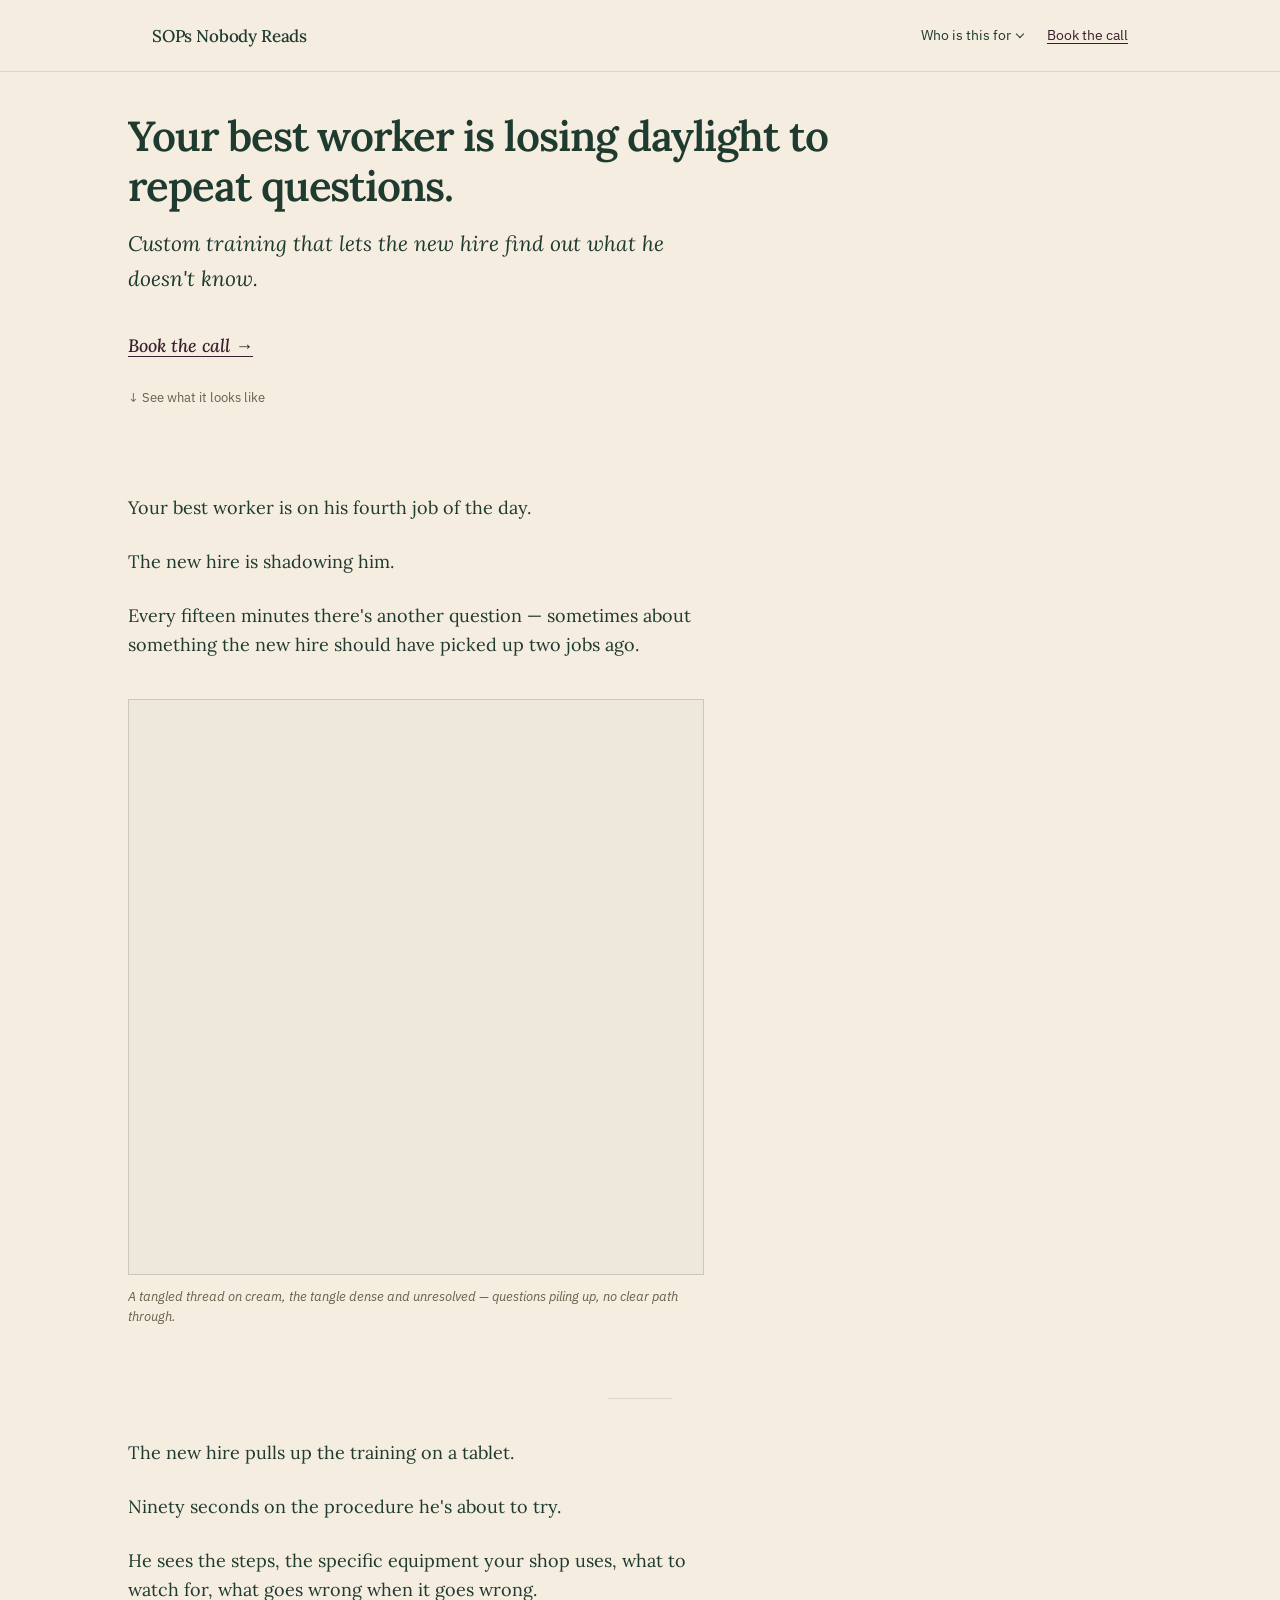
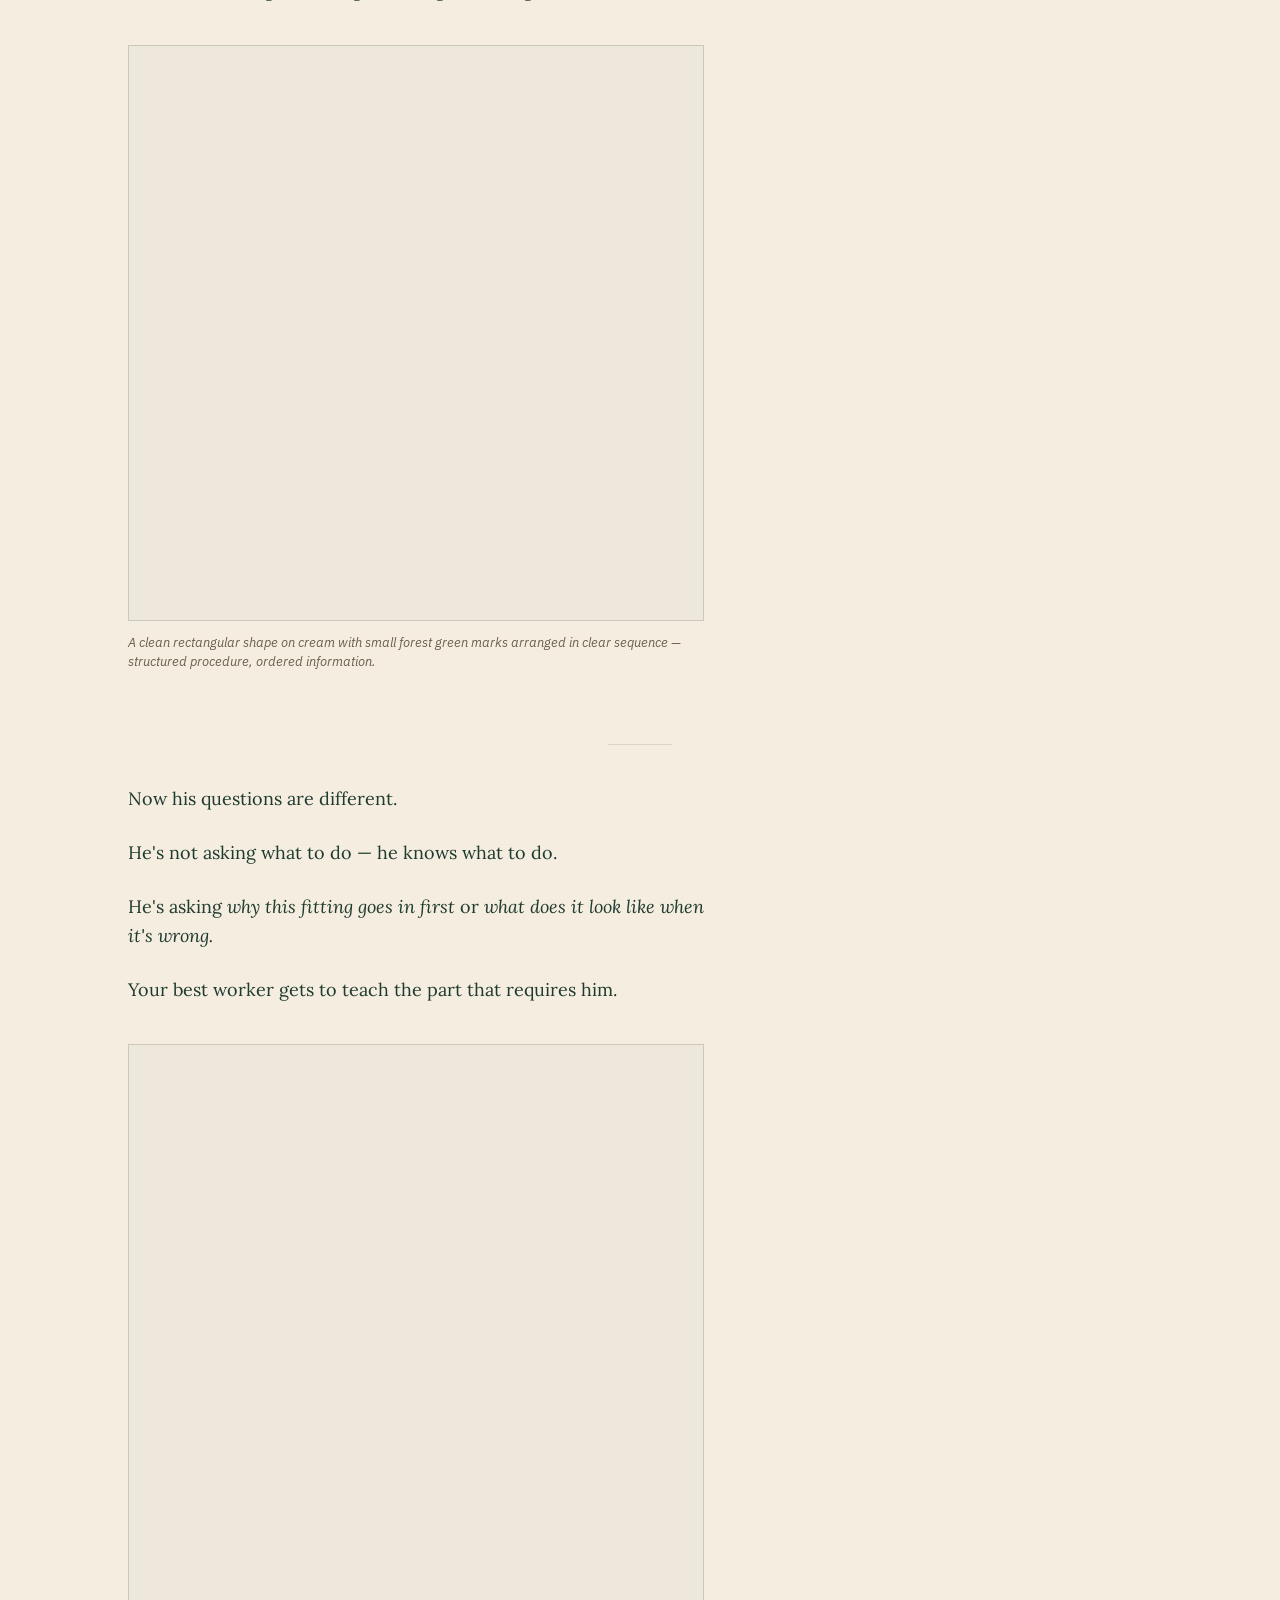
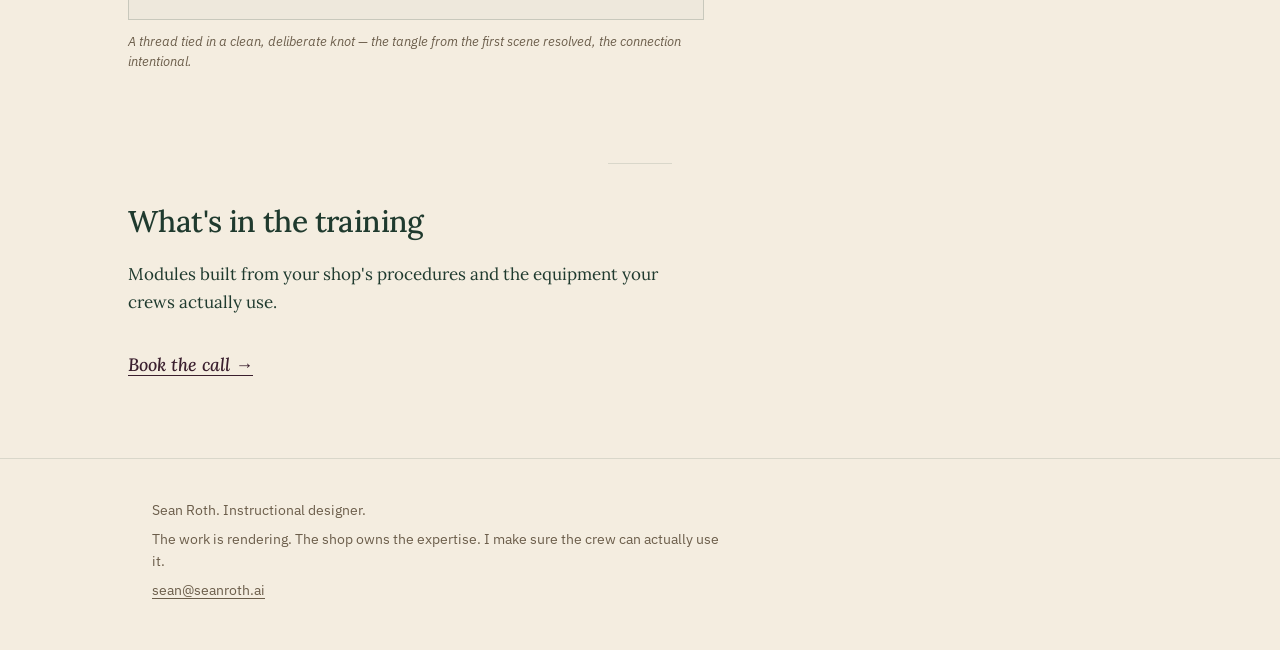
==== for/contractors/index.html @ 79508162 "Narration scene structure: prose first, beats split, scene divider hairline, nav hairline - Add hair" ====
<!DOCTYPE html>
<html lang="en">
<head>
<meta charset="UTF-8">
<meta name="viewport" content="width=device-width, initial-scale=1">
<title>For contractors — SOPs Nobody Reads</title>
<meta name="description" content="Custom training that lets the new hire find out what he doesn't know.">
<link rel="preconnect" href="https://fonts.googleapis.com">
<link rel="preconnect" href="https://fonts.gstatic.com" crossorigin>
<link rel="stylesheet" href="/styles.css">
</head>
<body>

<header class="nav">
  <div class="page nav-inner">
    <a href="/" class="nav-logo">SOPs Nobody Reads</a>
    <nav class="nav-right">
      <details class="nav-dropdown">
        <summary>Who is this for</summary>
        <ul>
          <li><a href="/for/contractors/">Contractors</a></li>
          <li><a href="/for/property-managers/">Property managers</a></li>
          <li><a href="/for/warehouses/">Warehouses</a></li>
          <li><a href="/for/manufacturers/">Manufacturers</a></li>
        </ul>
      </details>
      <a href="https://calendly.com/contact-sopsnobodyreads/15min" target="_blank" rel="noopener" class="nav-book">Book the call</a>
    </nav>
  </div>
</header>

<main>

<section class="segment-hero page">
  <h1>Your best worker is losing daylight to repeat questions.</h1>
  <p class="hero-sub">Custom training that lets the new hire find out what he doesn't know.</p>
  <a href="https://calendly.com/contact-sopsnobodyreads/15min" target="_blank" rel="noopener" class="cta-link">Book the call →</a>
  <div><a href="#story" class="scroll-cue">↓ See what it looks like</a></div>
</section>

<section class="scene page" id="story">
  <div class="prose">
    <p>Your best worker is on his fourth job of the day.</p>
    <p>The new hire is shadowing him.</p>
    <p>Every fifteen minutes there's another question — sometimes about something the new hire should have picked up two jobs ago.</p>
  </div>
  <figure class="figure">
    <div class="placeholder placeholder--square"></div>
    <figcaption>A tangled thread on cream, the tangle dense and unresolved — questions piling up, no clear path through.</figcaption>
  </figure>
</section>

<section class="scene page">
  <div class="prose">
    <p>The new hire pulls up the training on a tablet.</p>
    <p>Ninety seconds on the procedure he's about to try.</p>
    <p>He sees the steps, the specific equipment your shop uses, what to watch for, what goes wrong when it goes wrong.</p>
  </div>
  <figure class="figure">
    <div class="placeholder placeholder--square"></div>
    <figcaption>A clean rectangular shape on cream with small forest green marks arranged in clear sequence — structured procedure, ordered information.</figcaption>
  </figure>
</section>

<section class="scene page">
  <div class="prose">
    <p>Now his questions are different.</p>
    <p>He's not asking what to do — he knows what to do.</p>
    <p>He's asking <em>why this fitting goes in first</em> or <em>what does it look like when it's wrong.</em></p>
    <p>Your best worker gets to teach the part that requires him.</p>
  </div>
  <figure class="figure">
    <div class="placeholder placeholder--square"></div>
    <figcaption>A thread tied in a clean, deliberate knot — the tangle from the first scene resolved, the connection intentional.</figcaption>
  </figure>
</section>

<section class="closing page">
  <h2>What's in the training</h2>
  <div class="prose">
    <p>Modules built from your shop's procedures and the equipment your crews actually use.</p>
  </div>
  <a href="https://calendly.com/contact-sopsnobodyreads/15min" target="_blank" rel="noopener" class="cta-link">Book the call →</a>
</section>

</main>

<footer class="site-footer">
  <div class="page">
    <p>Sean Roth. Instructional designer.</p>
    <p>The work is rendering. The shop owns the expertise. I make sure the crew can actually use it.</p>
    <p><a href="mailto:sean@seanroth.ai">sean@seanroth.ai</a></p>
  </div>
</footer>

</body>
</html>
---- styles.css ----
/* SOPs Nobody Reads
 * Lora for display and body; IBM Plex Sans for utility.
 * Forest green ink on warm cream; aubergine accent; warm gray utility.
 */

@import url('https://fonts.googleapis.com/css2?family=Lora:ital,wght@0,400;0,500;0,600;1,400&family=IBM+Plex+Sans:wght@400&display=swap');

*, *::before, *::after {
  box-sizing: border-box;
  margin: 0;
  padding: 0;
}

html {
  -webkit-font-smoothing: antialiased;
  -moz-osx-font-smoothing: grayscale;
  scroll-behavior: smooth;
  font-size: 16px;
}

:root {
  --ink: #1f3a2e;          /* Forest green */
  --bg: #f4ede0;           /* Warm cream */
  --accent: #3a1f2e;       /* Dark aubergine */
  --utility: #6b5d4a;      /* Warm gray */
  --rule: rgba(31, 58, 46, 0.12);

  --serif: 'Lora', Georgia, 'Times New Roman', serif;
  --sans: 'IBM Plex Sans', system-ui, -apple-system, sans-serif;

  --measure: 36rem;        /* ~576px reading column */
  --page-max: 64rem;       /* 1024px page max */
  --gutter: 1.5rem;
}

body {
  font-family: var(--serif);
  font-size: 1.0625rem;    /* 17px */
  line-height: 1.65;
  color: var(--ink);
  background: var(--bg);
  font-feature-settings: "kern", "liga";
  min-height: 100vh;
  display: flex;
  flex-direction: column;
}

main { flex: 1; }

/* ---- Typography ---- */
h1, h2, h3 {
  font-weight: 500;
  line-height: 1.18;
  color: var(--ink);
}

h1 {
  font-size: clamp(1.875rem, 2vw + 1.25rem, 2.625rem); /* 30 → 42px */
  font-weight: 600;
  letter-spacing: -0.025em;
}

h2 {
  font-size: clamp(1.375rem, 1.5vw + 1rem, 1.875rem);  /* 22 → 30px */
  letter-spacing: -0.02em;
}

h3 {
  font-size: clamp(1.125rem, 0.5vw + 1rem, 1.25rem);
  letter-spacing: -0.01em;
}

p { margin-bottom: 1em; }
p:last-child { margin-bottom: 0; }

strong { font-weight: 600; }
em { font-style: italic; }

a {
  color: var(--accent);
  text-decoration: underline;
  text-decoration-thickness: 1px;
  text-underline-offset: 3px;
  transition: text-decoration-thickness 0.1s ease;
}

a:hover { text-decoration-thickness: 2px; }

/* ---- Page layout ---- */
.page {
  max-width: var(--page-max);
  margin: 0 auto;
  padding: 0 var(--gutter);
  width: 100%;
}

/* ---- Nav ---- */
.nav {
  padding: 1.25rem 0;
  border-bottom: 1px solid var(--rule);
}

.nav-inner {
  display: flex;
  justify-content: space-between;
  align-items: center;
  gap: 1.25rem;
}

.nav-logo {
  font-family: var(--serif);
  font-size: 1.0625rem;
  font-weight: 500;
  color: var(--ink);
  text-decoration: none;
  letter-spacing: -0.01em;
  white-space: nowrap;
}

.nav-logo:hover {
  text-decoration: none;
  color: var(--ink);
}

.nav-right {
  display: flex;
  align-items: center;
  gap: 1.5rem;
}

/* Dropdown via <details> */
.nav-dropdown {
  position: relative;
}

.nav-dropdown summary {
  cursor: pointer;
  list-style: none;
  font-family: var(--sans);
  font-size: 0.875rem;
  color: var(--ink);
  user-select: none;
  display: inline-flex;
  align-items: center;
  gap: 0.45em;
  padding: 0.25rem 0;
  white-space: nowrap;
}

.nav-dropdown summary::-webkit-details-marker { display: none; }
.nav-dropdown summary::marker { content: ''; }

.nav-dropdown summary::after {
  content: '';
  display: inline-block;
  width: 0.42em;
  height: 0.42em;
  border-right: 1px solid currentColor;
  border-bottom: 1px solid currentColor;
  transform: rotate(45deg) translate(-0.1em, -0.1em);
  transition: transform 0.15s ease;
}

.nav-dropdown[open] summary::after {
  transform: rotate(-135deg) translate(0.05em, 0.05em);
}

.nav-dropdown ul {
  list-style: none;
  position: absolute;
  top: calc(100% + 0.6rem);
  right: 0;
  background: var(--bg);
  border: 1px solid var(--rule);
  min-width: 13rem;
  padding: 0.4rem 0;
  z-index: 20;
}

.nav-dropdown ul li a {
  display: block;
  padding: 0.55rem 1rem;
  font-family: var(--sans);
  font-size: 0.875rem;
  color: var(--ink);
  text-decoration: none;
}

.nav-dropdown ul li a:hover {
  background: rgba(31, 58, 46, 0.05);
  color: var(--accent);
}

.nav-book {
  font-family: var(--sans);
  font-size: 0.875rem;
  color: var(--accent);
  white-space: nowrap;
}

/* ---- Hero (homepage) ---- */
.hero {
  padding: 2.5rem 0 2rem;
}

.hero h1 {
  max-width: 17em;
  margin-bottom: 1rem;
}

.hero-sub {
  font-family: var(--serif);
  font-size: clamp(1.125rem, 1vw + 0.875rem, 1.3125rem);
  font-style: italic;
  color: var(--ink);
  max-width: 26em;
  font-weight: 400;
}

/* ---- Sections ---- */
.section {
  padding: 3.5rem 0;
}

.section h2 {
  margin-bottom: 1.25rem;
  max-width: 22em;
}

.prose {
  max-width: var(--measure);
}

.prose p + p { margin-top: 1em; }

/* ---- Figure / image placeholders ---- */
.figure {
  margin: 2rem 0 0;
  max-width: var(--measure);
}

.section .figure {
  margin-top: 2.5rem;
}

.placeholder {
  width: 100%;
  background: rgba(31, 58, 46, 0.025);
  border: 1px solid rgba(31, 58, 46, 0.18);
  position: relative;
}

.placeholder--landscape { aspect-ratio: 3 / 2; }
.placeholder--square { aspect-ratio: 1 / 1; }

figcaption {
  font-family: var(--sans);
  font-size: 0.8125rem;
  font-style: italic;
  color: var(--utility);
  margin-top: 0.75rem;
  line-height: 1.5;
  max-width: var(--measure);
}

/* ---- CTA inline link ---- */
.cta-link {
  display: inline-block;
  font-family: var(--serif);
  font-size: 1.125rem;
  font-style: italic;
  font-weight: 500;
  color: var(--accent);
  text-decoration: underline;
  text-decoration-thickness: 1px;
  text-underline-offset: 4px;
  padding: 0.35em 0;
  margin-top: 0.25rem;
}

.cta-link:hover { text-decoration-thickness: 2px; }

/* ---- Footer ---- */
.site-footer {
  border-top: 1px solid var(--rule);
  padding: 2.5rem 0 3rem;
  margin-top: 3rem;
}

.site-footer p {
  font-family: var(--sans);
  font-size: 0.875rem;
  color: var(--utility);
  line-height: 1.6;
  max-width: var(--measure);
  margin-bottom: 0.4rem;
}

.site-footer p:last-child { margin-bottom: 0; }

.site-footer a {
  color: var(--utility);
  text-decoration-thickness: 1px;
}

.site-footer a:hover { color: var(--accent); }

/* ---- Segment-page specifics ---- */
.segment-hero {
  padding: 2.5rem 0 3rem;
}

.segment-hero h1 {
  max-width: 17em;
  margin-bottom: 1rem;
}

.segment-hero .hero-sub {
  margin-bottom: 1.5rem;
}

.segment-hero .scroll-cue {
  font-family: var(--sans);
  font-size: 0.8125rem;
  color: var(--utility);
  text-decoration: none;
  display: inline-block;
  margin-top: 1.25rem;
}

.segment-hero .scroll-cue:hover { color: var(--accent); }

.scene {
  padding: 2.25rem 0;
}

.scene .figure {
  margin: 2.5rem 0 0;
}

.scene .prose {
  max-width: var(--measure);
  font-size: 1.125rem;
  line-height: 1.6;
}

/* Narration: each beat sits on its own line, with breathing room */
.scene .prose p + p { margin-top: 1.4em; }

/* Short centered hairline between scenes — like the footer rule, but narrow */
.scene + .scene::before,
.scene + .closing::before {
  content: '';
  display: block;
  width: 4rem;
  height: 1px;
  background: var(--rule);
  margin: 0 auto 2.5rem;
}

.closing {
  padding: 3.5rem 0 1.5rem;
}

.closing h2 {
  margin-bottom: 1.25rem;
  max-width: 22em;
}

.closing .prose {
  margin-bottom: 1.5rem;
}

/* ---- Mobile ---- */
@media (max-width: 640px) {
  :root {
    --gutter: 1.25rem;
  }

  body { font-size: 1rem; }

  .nav { padding: 1rem 0; }
  .nav-right { gap: 1.25rem; }
  .nav-logo { font-size: 0.9375rem; }

  .hero { padding: 2.5rem 0 1.5rem; }
  .section { padding: 2.5rem 0; }
  .segment-hero { padding: 2.5rem 0 2rem; }
  .scene { padding: 1.75rem 0; }
  .closing { padding: 2.5rem 0 1rem; }

  .scene .prose { font-size: 1.0625rem; }

  .site-footer { padding: 2rem 0 2.5rem; margin-top: 2rem; }
}

@media (max-width: 460px) {
  .nav-book { display: none; }
}
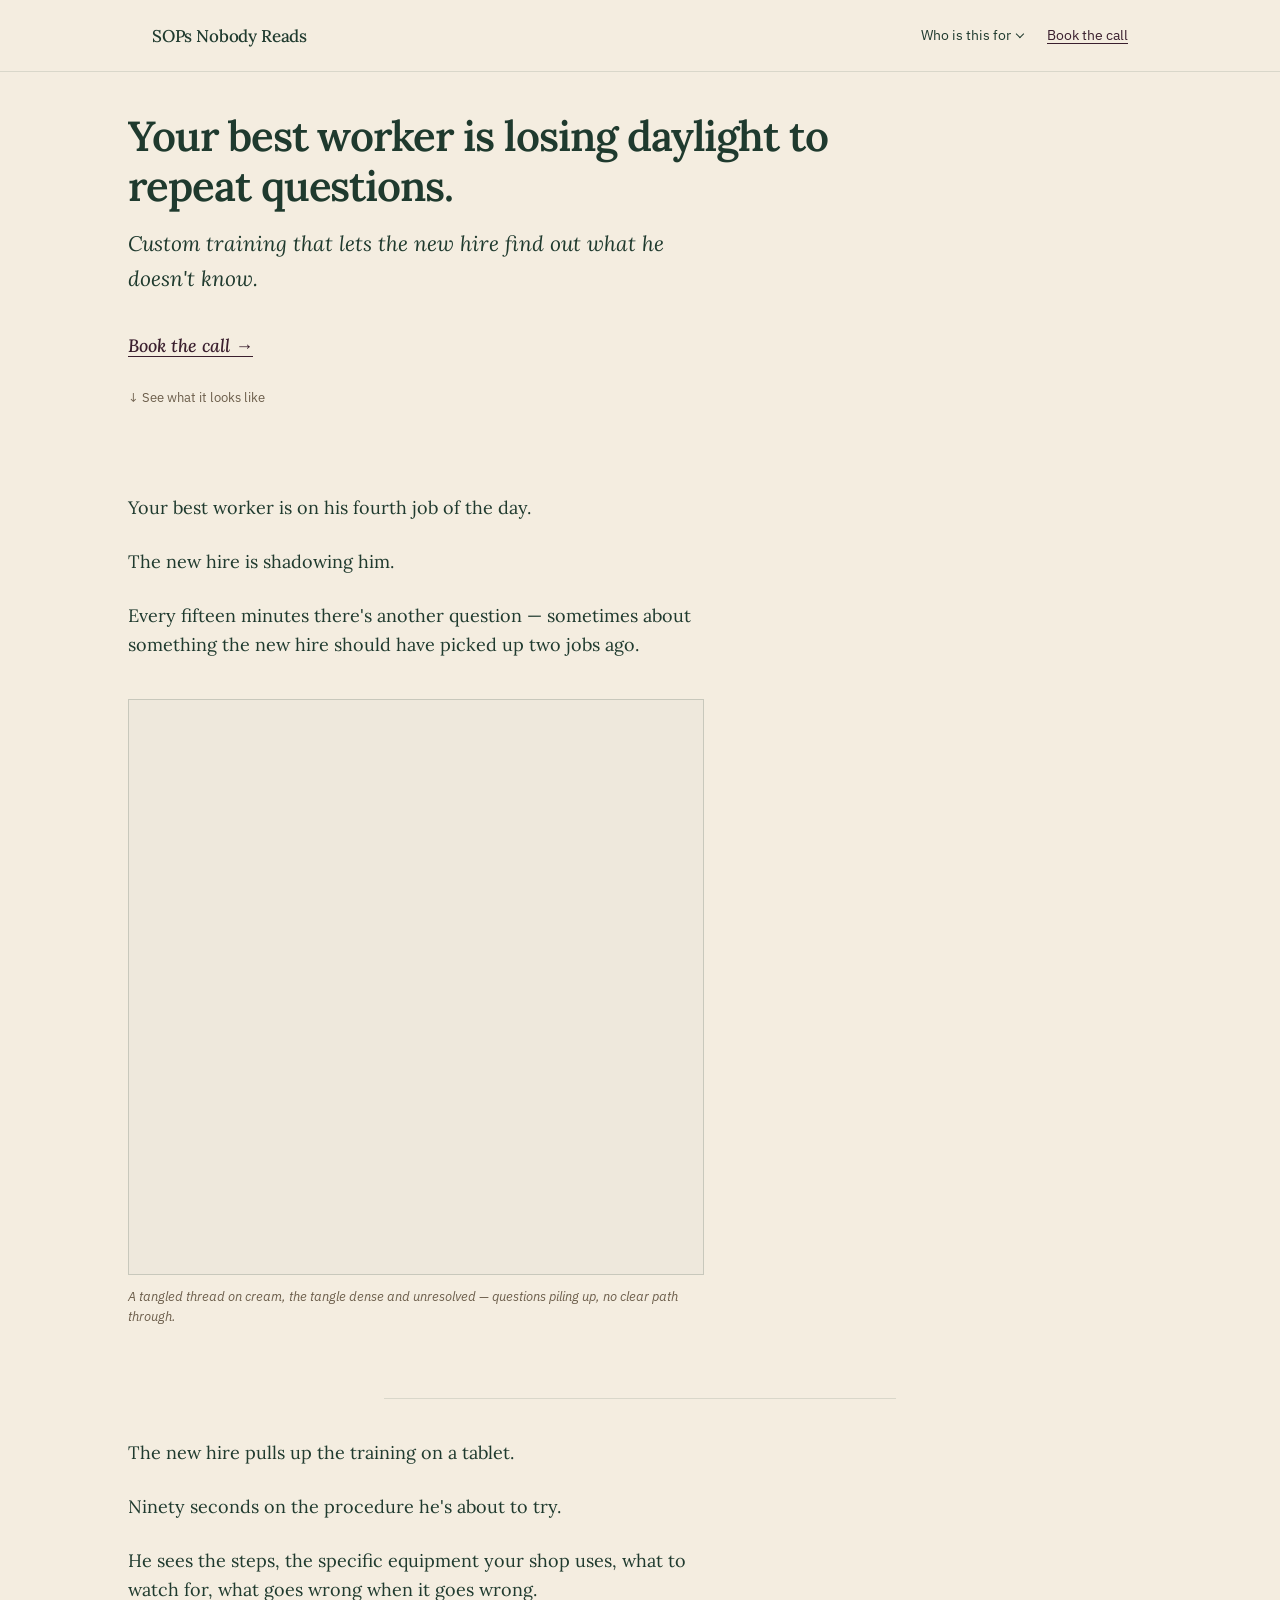
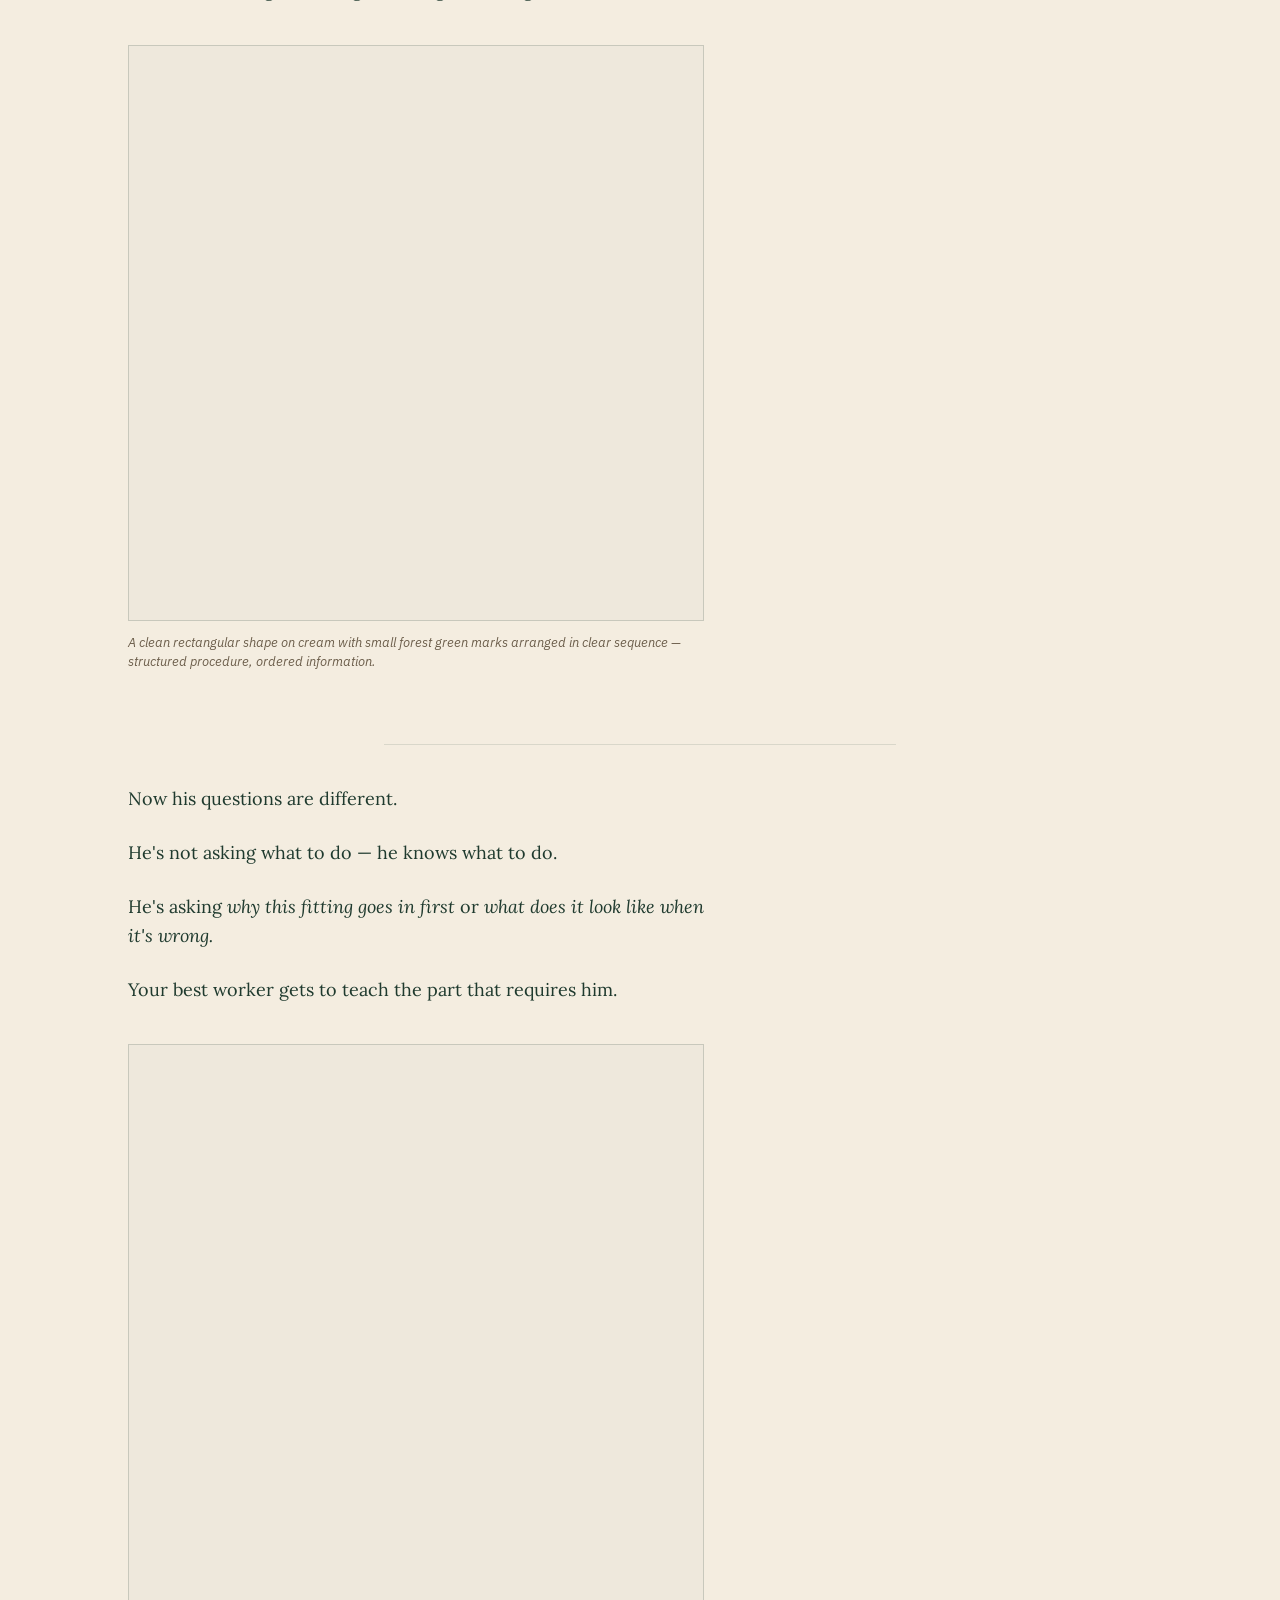
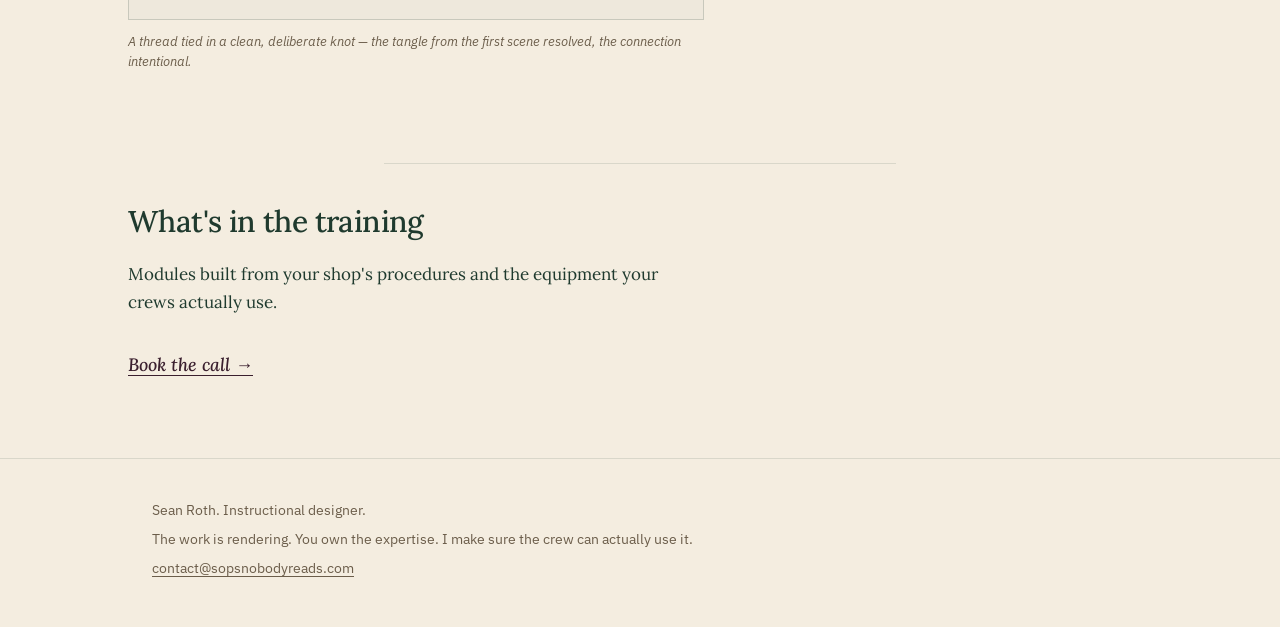
==== commit a6ae2979: "De-shop the home page; new footer email; orphan-word fix via text-wrap: pretty - Home page: removed " ====
--- a/for/contractors/index.html
+++ b/for/contractors/index.html
@@ -88,8 +88,8 @@
 <footer class="site-footer">
   <div class="page">
     <p>Sean Roth. Instructional designer.</p>
-    <p>The work is rendering. The shop owns the expertise. I make sure the crew can actually use it.</p>
-    <p><a href="mailto:sean@seanroth.ai">sean@seanroth.ai</a></p>
+    <p>The work is rendering. You own the expertise. I make sure the crew can actually use it.</p>
+    <p><a href="mailto:contact@sopsnobodyreads.com">contact@sopsnobodyreads.com</a></p>
   </div>
 </footer>
 
--- a/styles.css
+++ b/styles.css
@@ -229,6 +229,10 @@
 
 .prose {
   max-width: var(--measure);
+}
+
+.prose p {
+  text-wrap: pretty;
 }
 
 .prose p + p { margin-top: 1em; }
@@ -338,21 +342,24 @@
   margin: 2.5rem 0 0;
 }
 
-.scene .prose {
-  max-width: var(--measure);
+.scene .prose,
+.section .prose {
   font-size: 1.125rem;
   line-height: 1.6;
 }
 
 /* Narration: each beat sits on its own line, with breathing room */
-.scene .prose p + p { margin-top: 1.4em; }
-
-/* Short centered hairline between scenes — like the footer rule, but narrow */
+.scene .prose p + p,
+.section .prose p + p { margin-top: 1.4em; }
+
+/* Half-page hairline divider between consecutive sections and scenes */
 .scene + .scene::before,
-.scene + .closing::before {
+.scene + .closing::before,
+.hero + .section::before,
+.section + .section::before {
   content: '';
   display: block;
-  width: 4rem;
+  width: 50%;
   height: 1px;
   background: var(--rule);
   margin: 0 auto 2.5rem;
@@ -389,7 +396,8 @@
   .scene { padding: 1.75rem 0; }
   .closing { padding: 2.5rem 0 1rem; }
 
-  .scene .prose { font-size: 1.0625rem; }
+  .scene .prose,
+  .section .prose { font-size: 1.0625rem; }
 
   .site-footer { padding: 2rem 0 2.5rem; margin-top: 2rem; }
 }
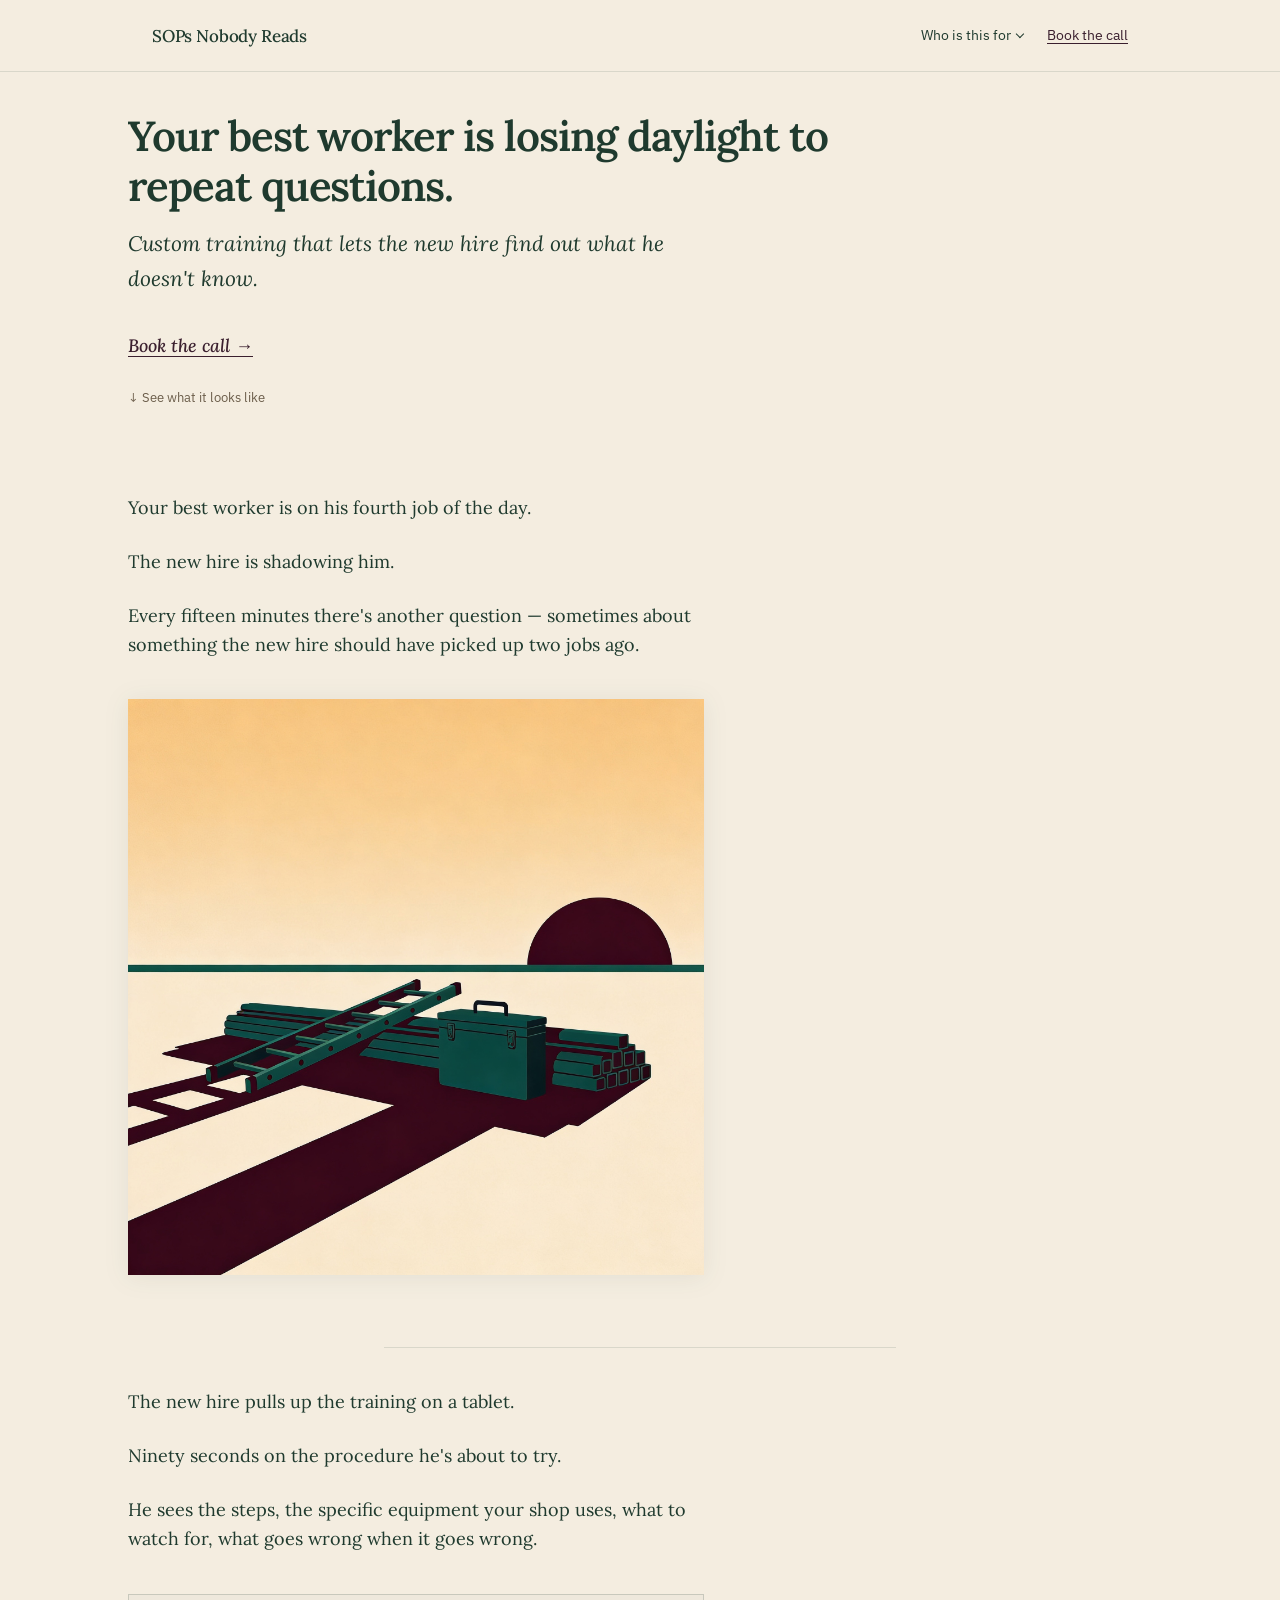
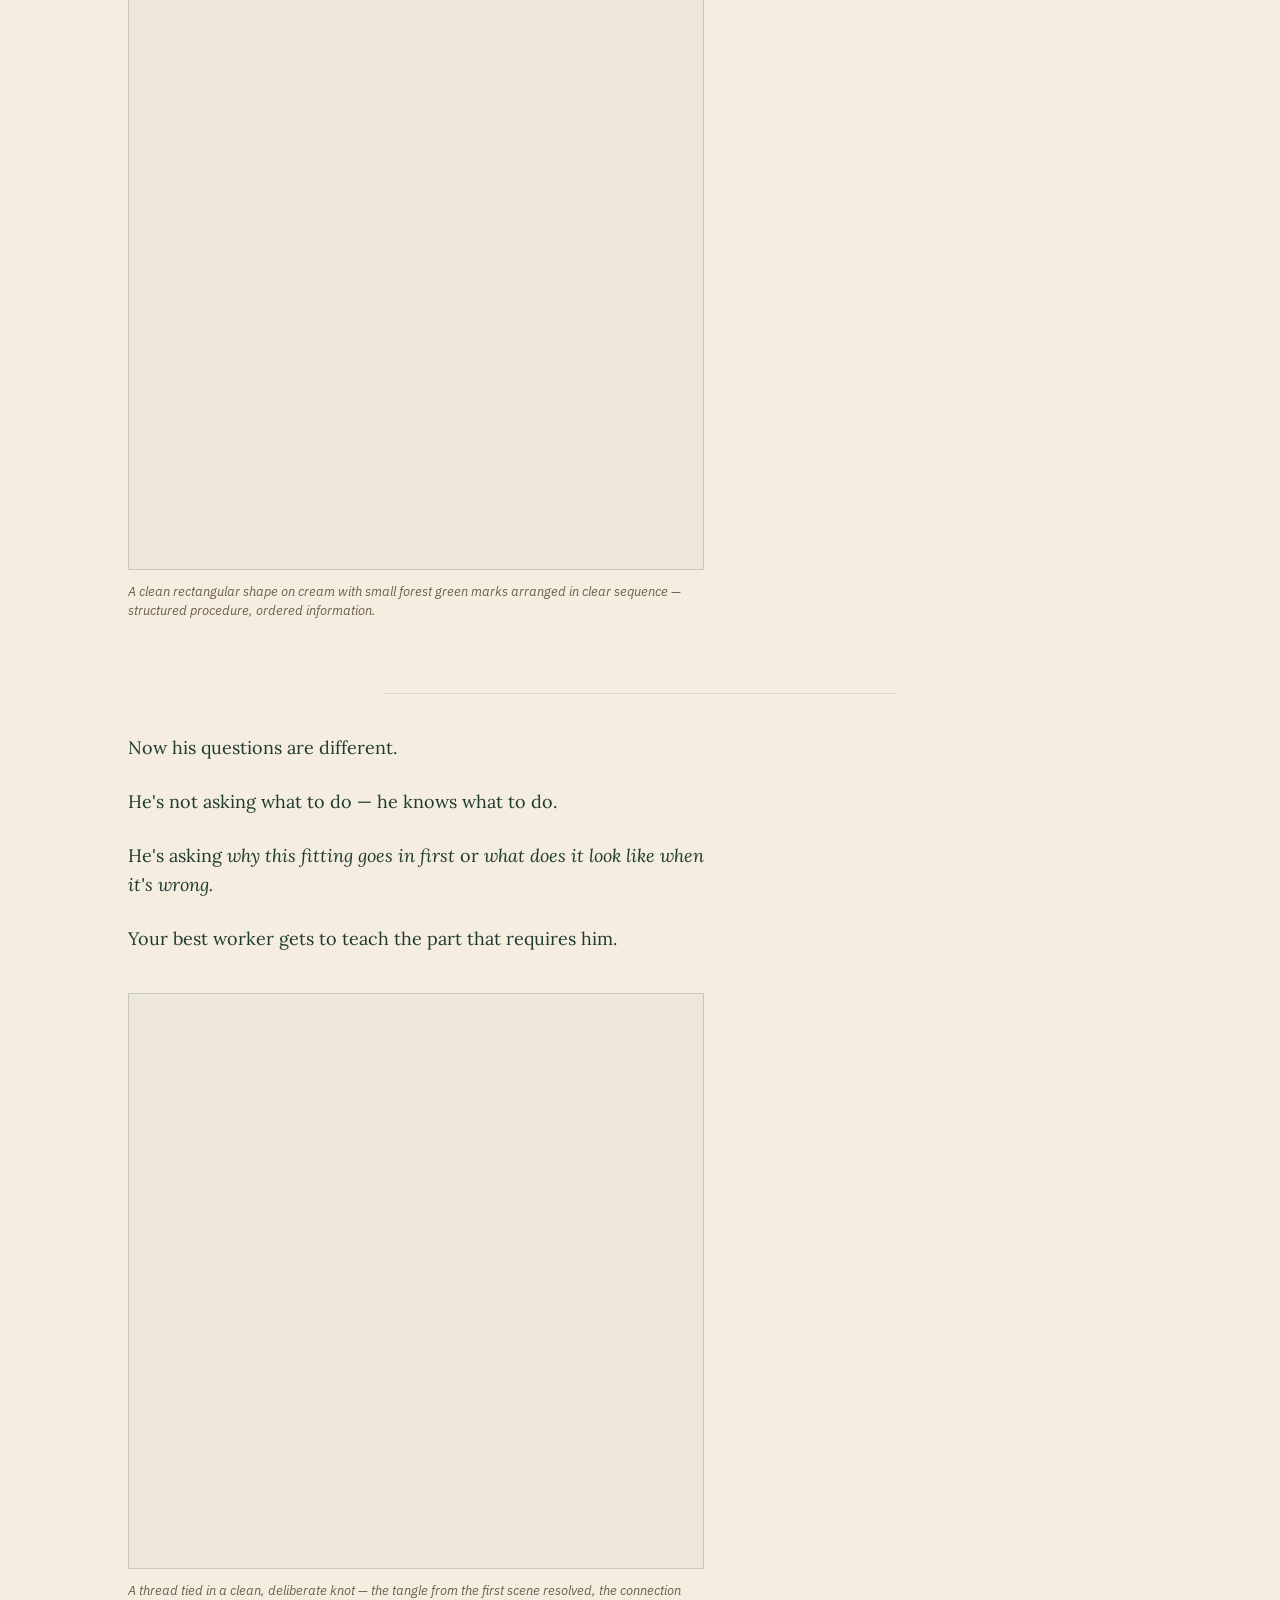
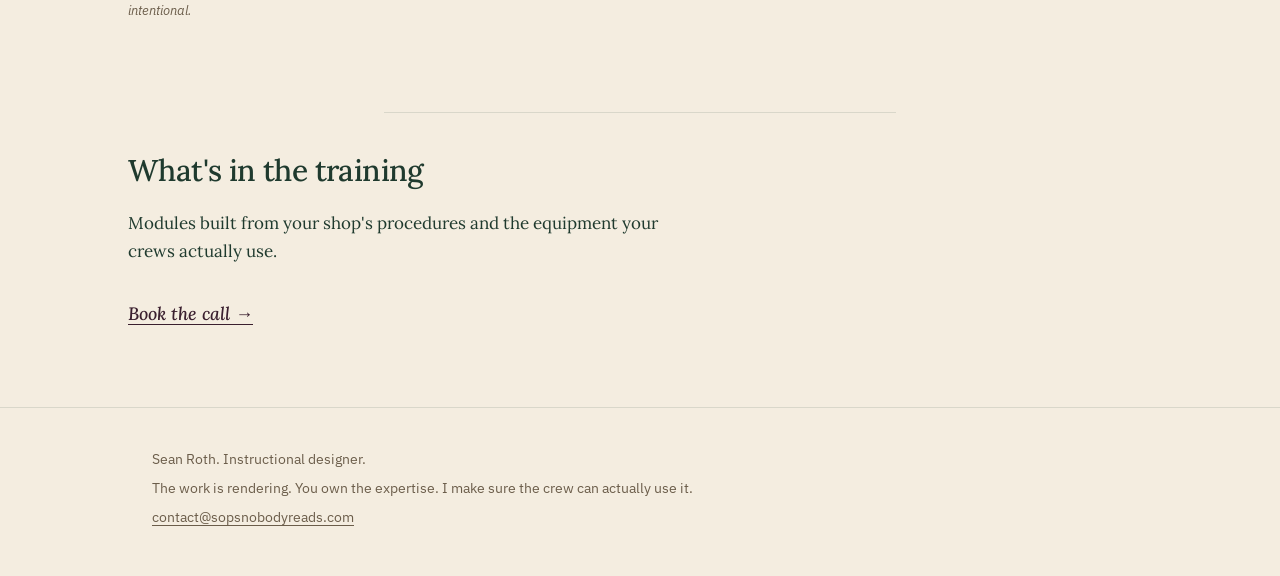
==== commit a6ac8924: "Wire problem-scene images into all four segment pages Replaces the first .placeholder div on each se" ====
--- a/for/contractors/index.html
+++ b/for/contractors/index.html
@@ -45,8 +45,7 @@
     <p>Every fifteen minutes there's another question — sometimes about something the new hire should have picked up two jobs ago.</p>
   </div>
   <figure class="figure">
-    <div class="placeholder placeholder--square"></div>
-    <figcaption>A tangled thread on cream, the tangle dense and unresolved — questions piling up, no clear path through.</figcaption>
+    <img src="/images/contractor-1.jpg" alt="A ladder, toolbox, and stacked materials staged on the ground with long shadows as the sun sets." loading="lazy">
   </figure>
 </section>
 
--- a/styles.css
+++ b/styles.css
@@ -241,6 +241,13 @@
 .figure {
   margin: 2rem 0 0;
   max-width: var(--measure);
+}
+
+.figure img {
+  display: block;
+  width: 100%;
+  height: auto;
+  filter: drop-shadow(0 2px 12px rgba(31, 58, 46, 0.08));
 }
 
 .section .figure {
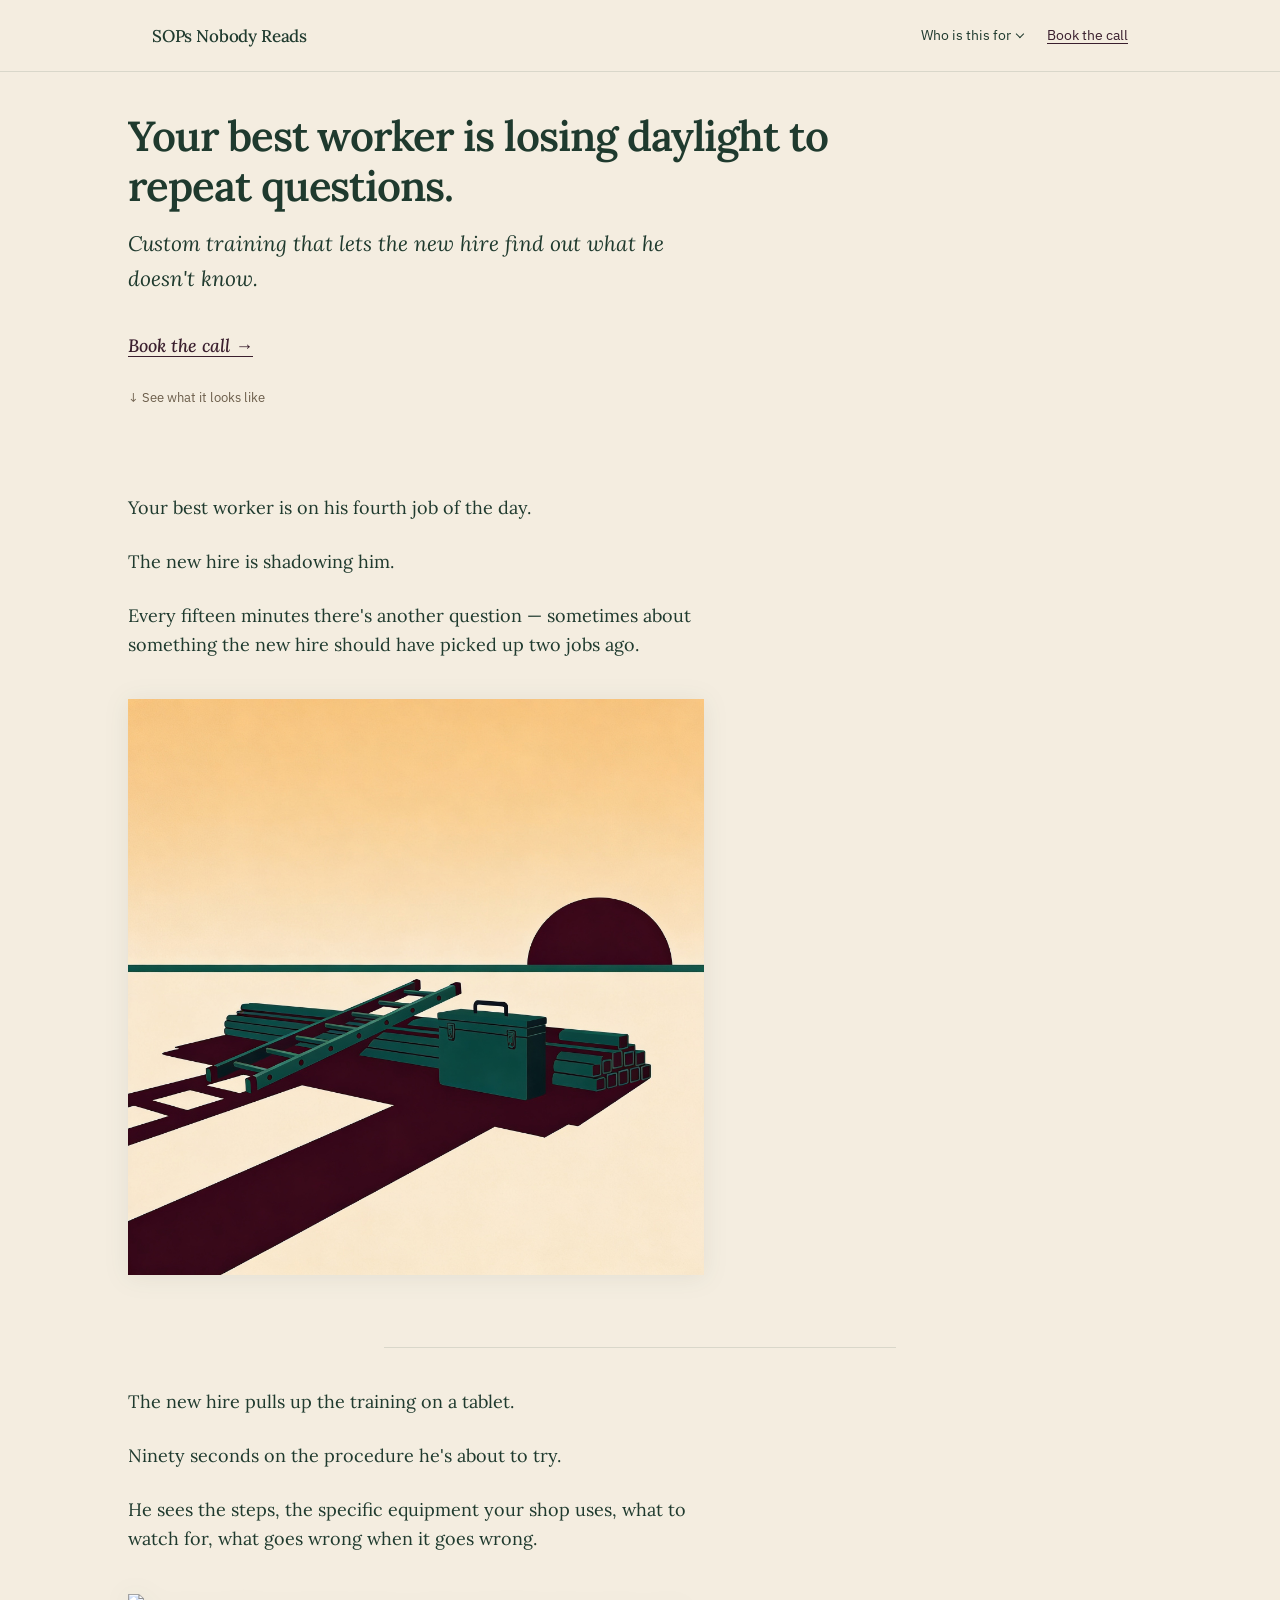
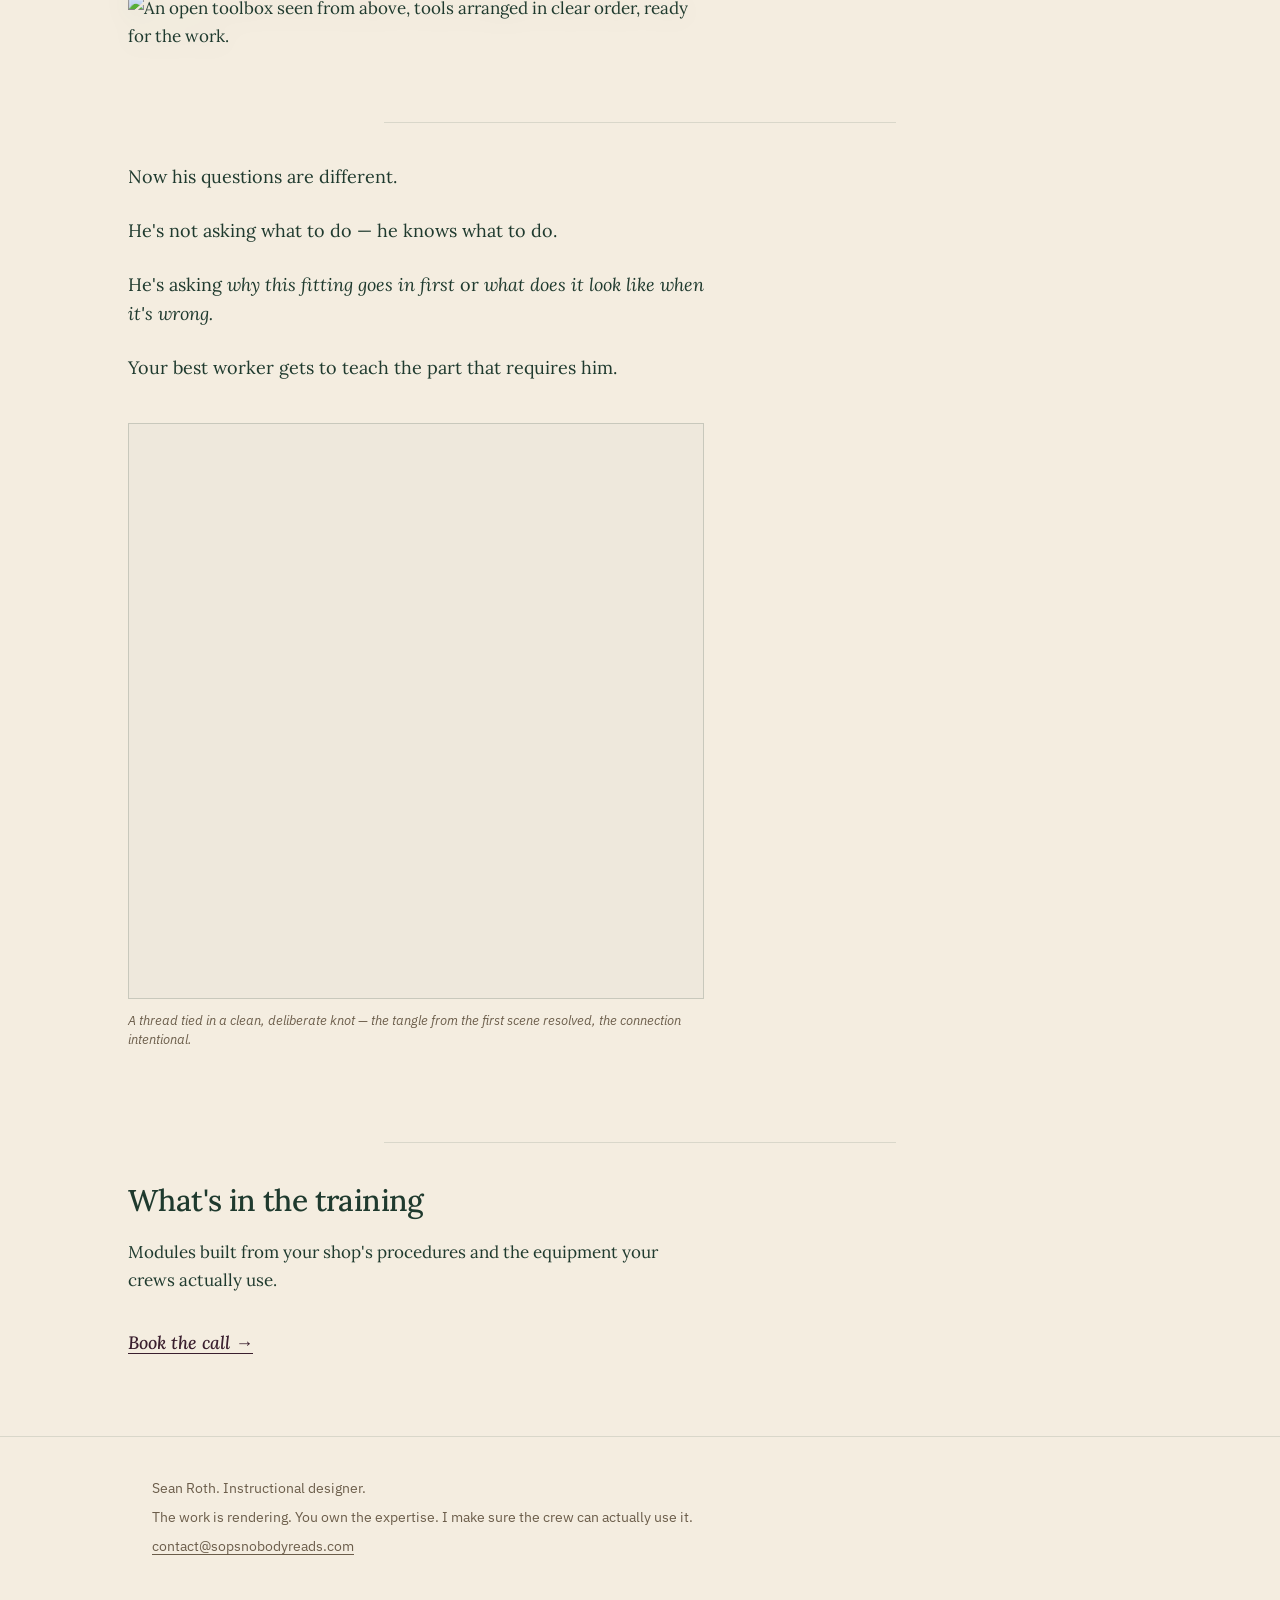
==== commit ae353d32: "Remove manufacturers segment from nav; wire two intervention images Manufacturers segment is being a" ====
--- a/for/contractors/index.html
+++ b/for/contractors/index.html
@@ -21,7 +21,6 @@
           <li><a href="/for/contractors/">Contractors</a></li>
           <li><a href="/for/property-managers/">Property managers</a></li>
           <li><a href="/for/warehouses/">Warehouses</a></li>
-          <li><a href="/for/manufacturers/">Manufacturers</a></li>
         </ul>
       </details>
       <a href="https://calendly.com/contact-sopsnobodyreads/15min" target="_blank" rel="noopener" class="nav-book">Book the call</a>
@@ -56,8 +55,7 @@
     <p>He sees the steps, the specific equipment your shop uses, what to watch for, what goes wrong when it goes wrong.</p>
   </div>
   <figure class="figure">
-    <div class="placeholder placeholder--square"></div>
-    <figcaption>A clean rectangular shape on cream with small forest green marks arranged in clear sequence — structured procedure, ordered information.</figcaption>
+    <img src="/images/contractor-2.jpg" alt="An open toolbox seen from above, tools arranged in clear order, ready for the work." loading="lazy">
   </figure>
 </section>
 
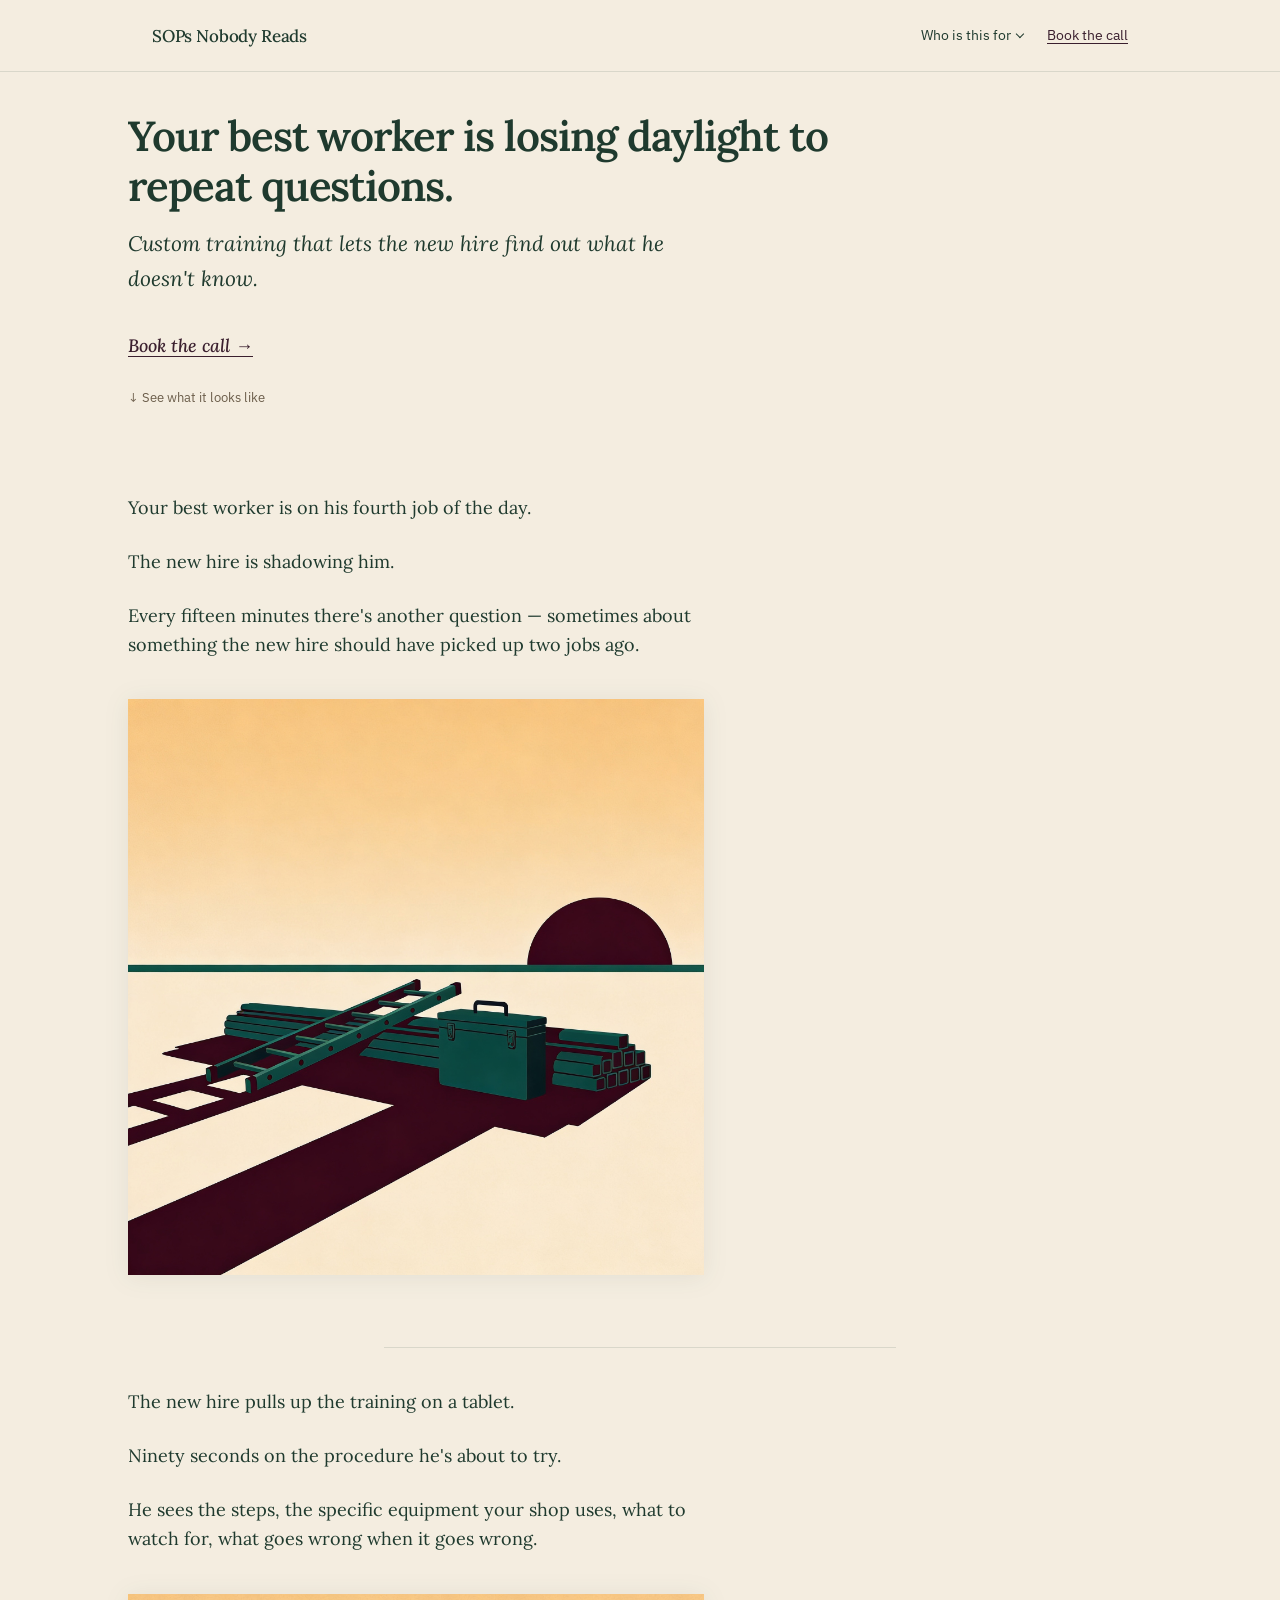
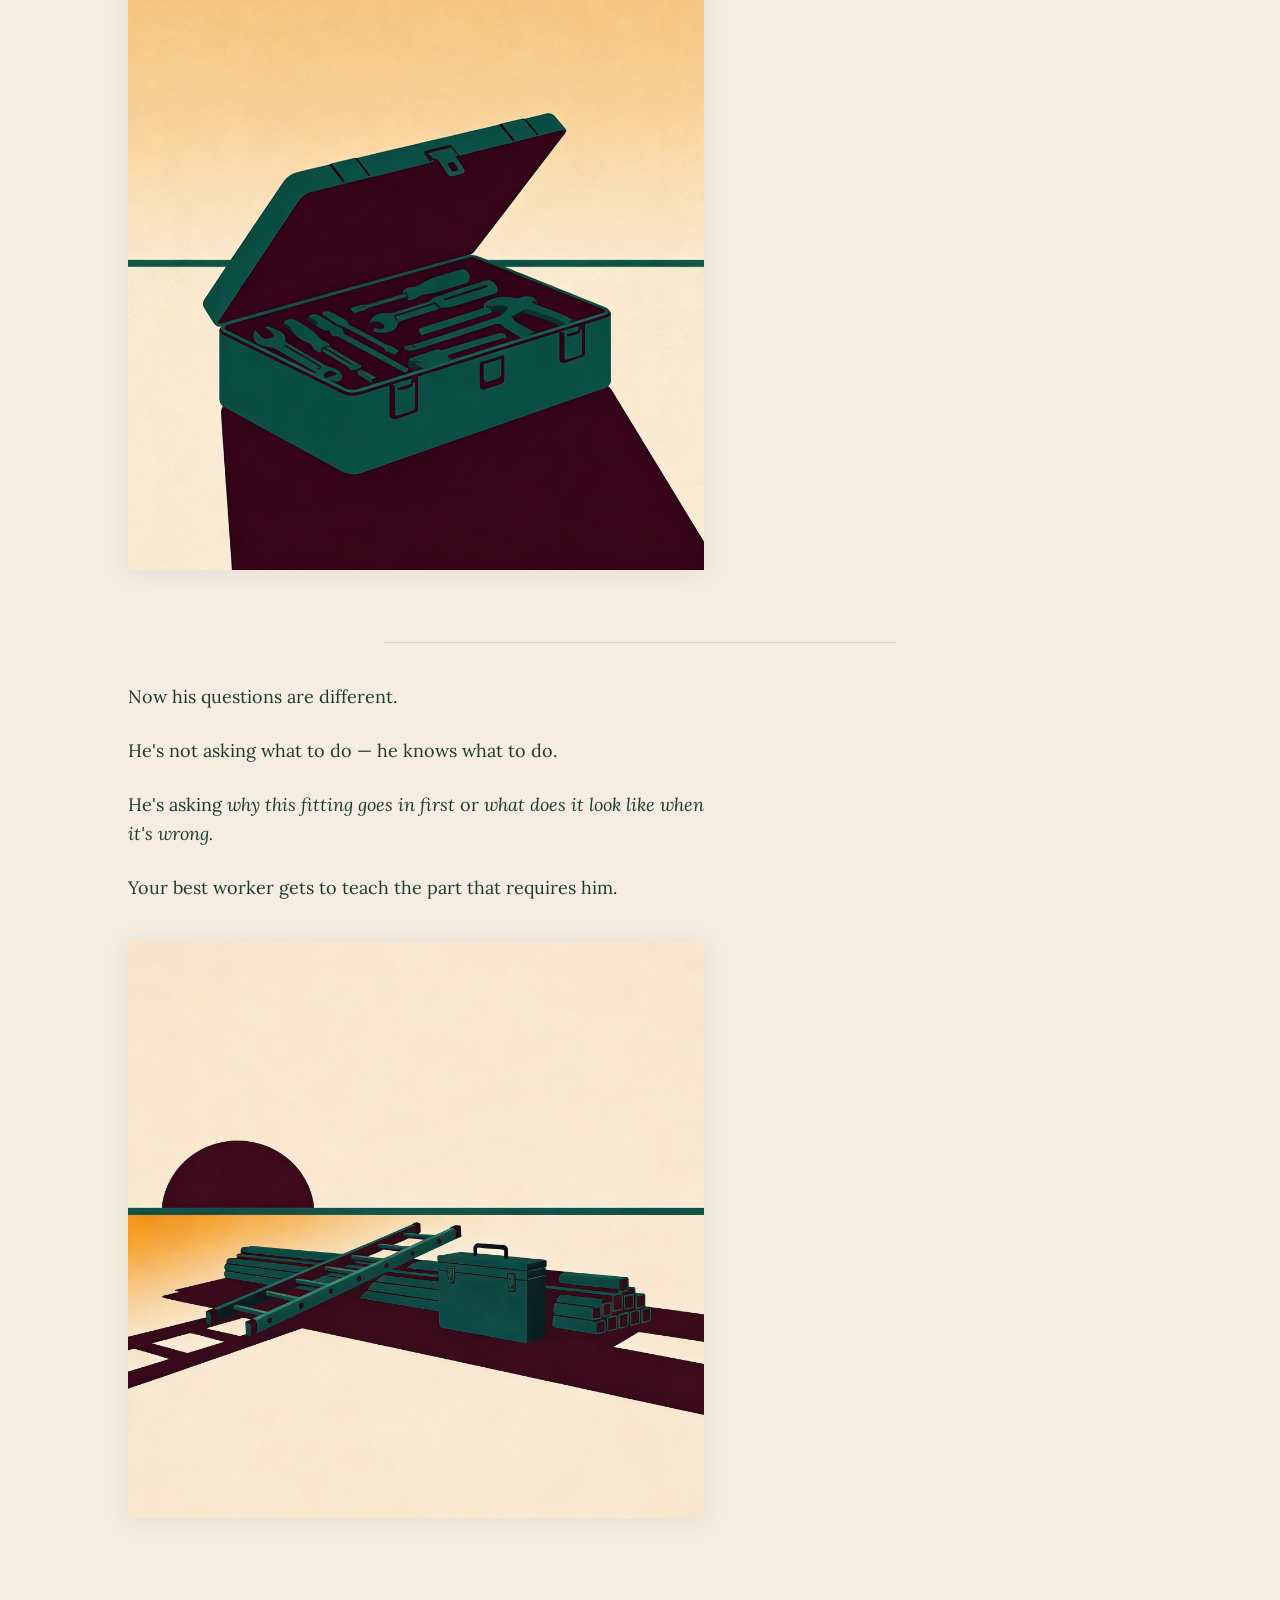
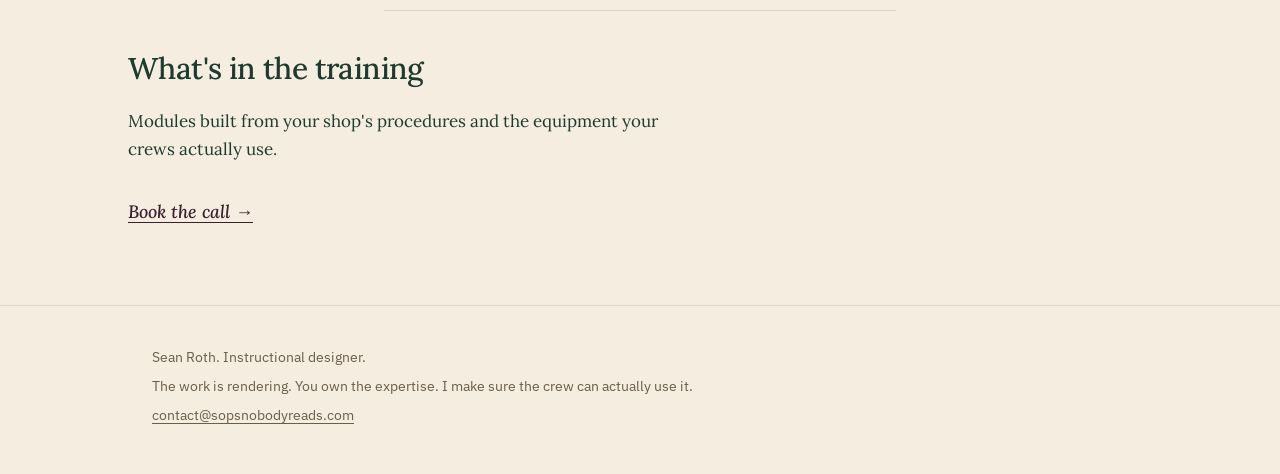
==== commit ae6898c5: "Wire scene 3 (resolution) images into all three segment pages Replaces the final .placeholder div on" ====
--- a/for/contractors/index.html
+++ b/for/contractors/index.html
@@ -67,8 +67,7 @@
     <p>Your best worker gets to teach the part that requires him.</p>
   </div>
   <figure class="figure">
-    <div class="placeholder placeholder--square"></div>
-    <figcaption>A thread tied in a clean, deliberate knot — the tangle from the first scene resolved, the connection intentional.</figcaption>
+    <img src="/images/contractor-3.jpg" alt="The same equipment staged at sunrise, shadows now pointing the other way, the new day beginning." loading="lazy">
   </figure>
 </section>
 
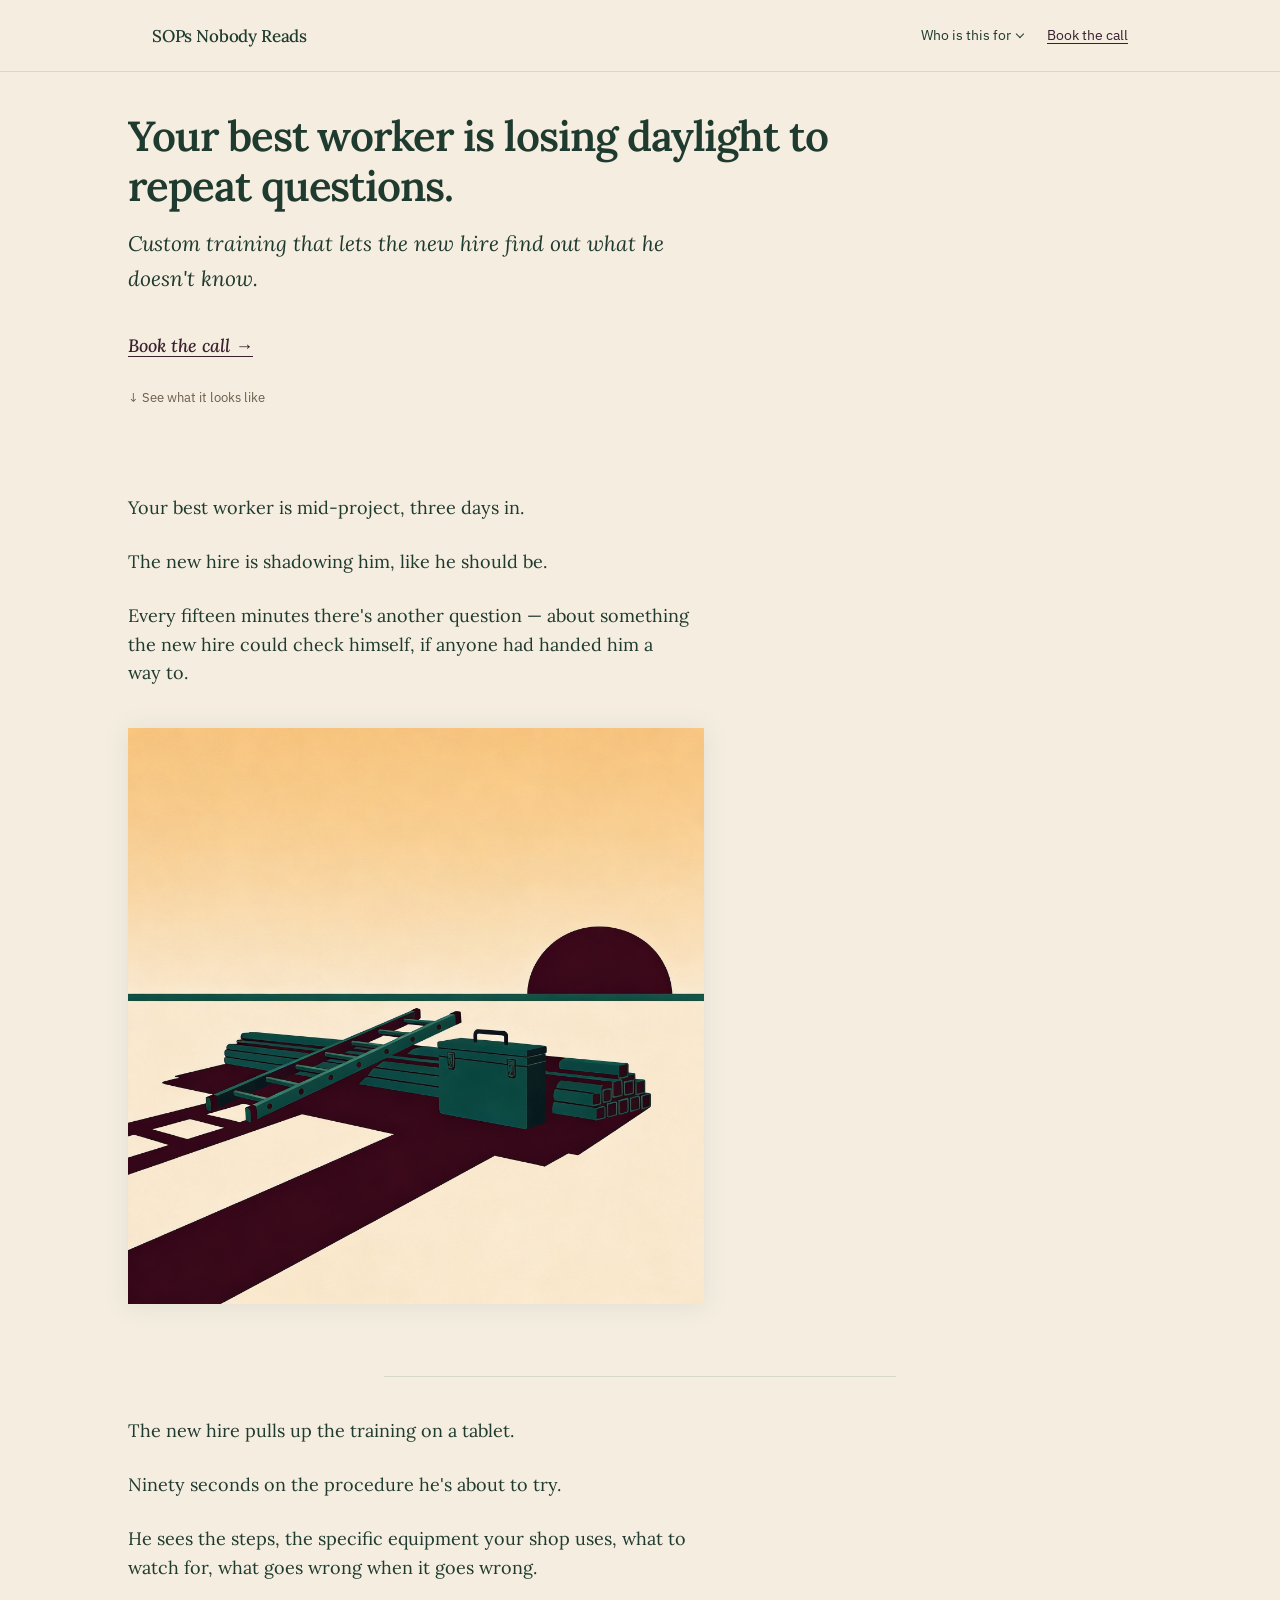
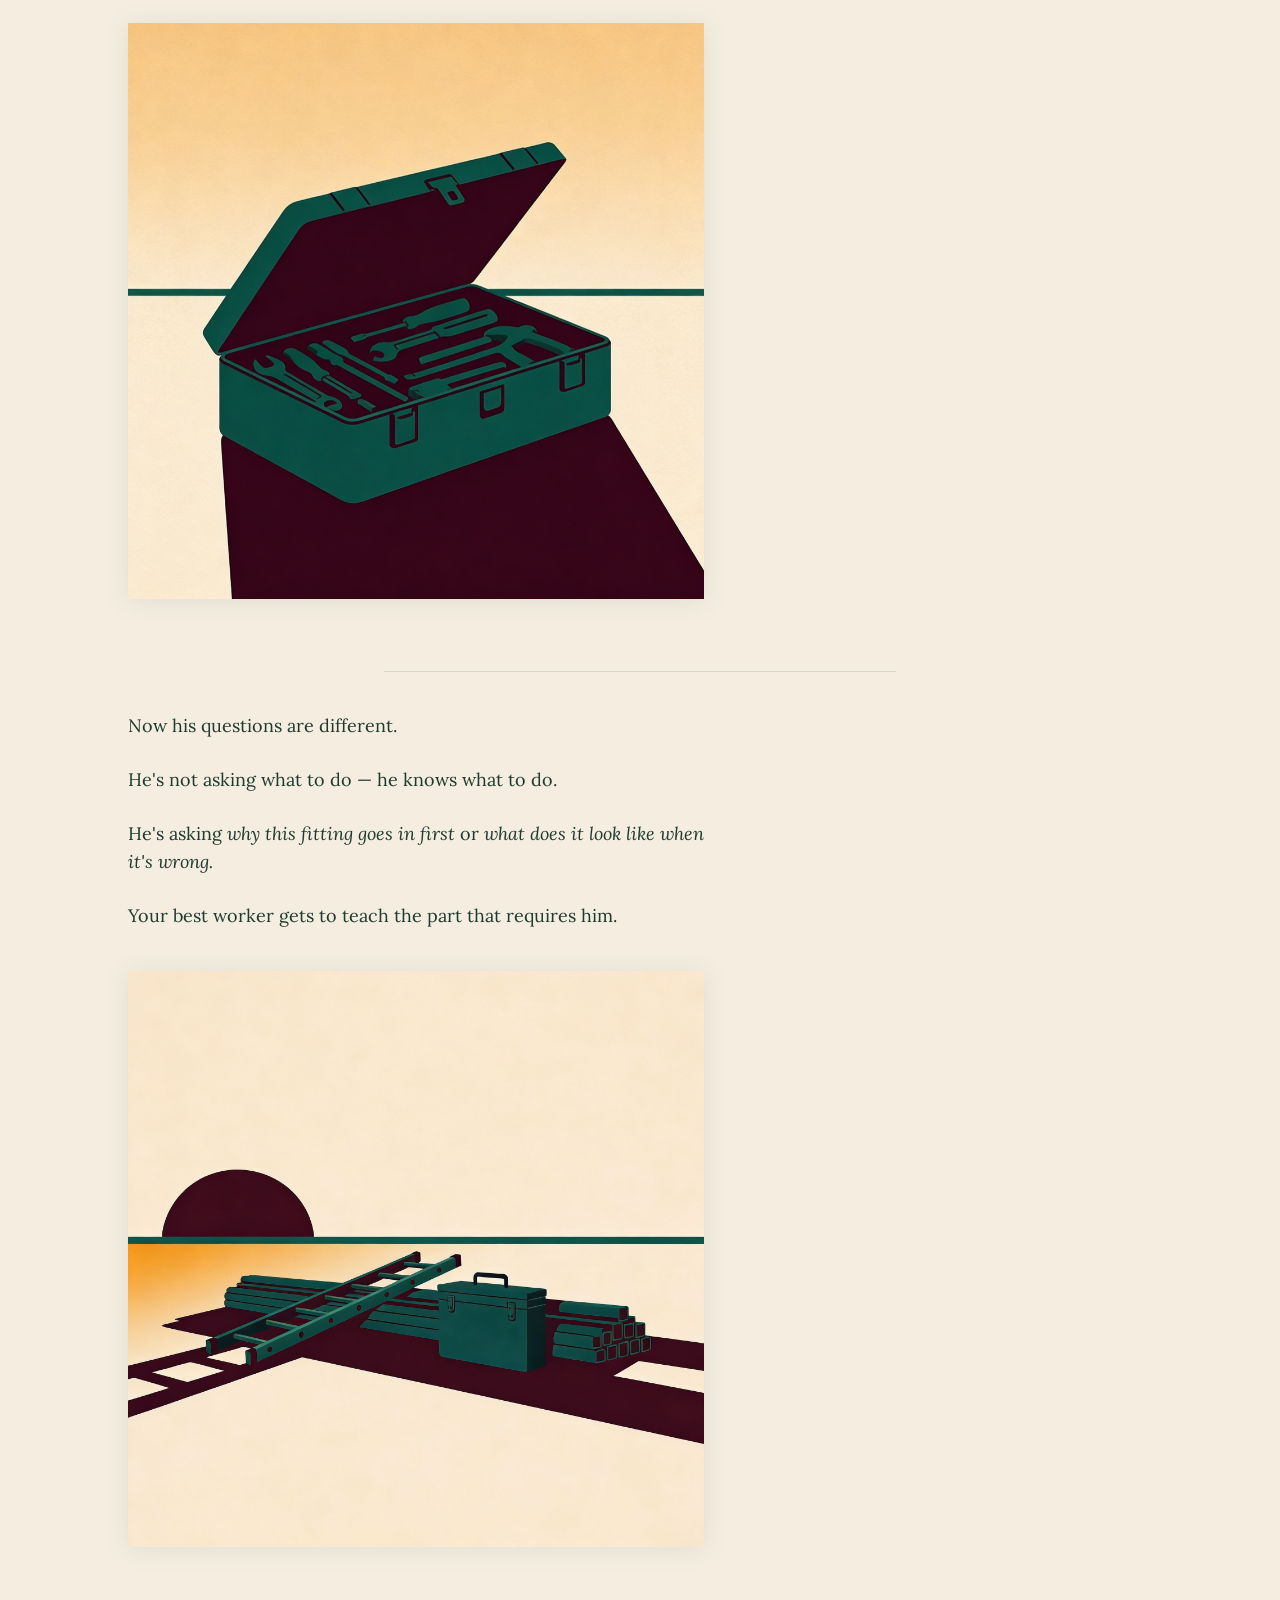
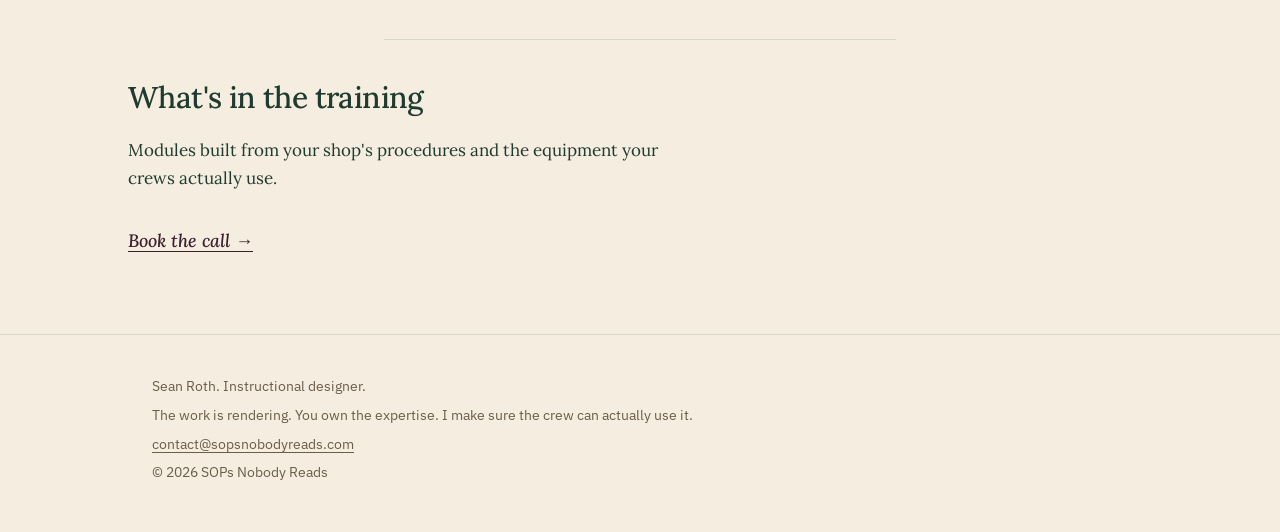
==== commit 6d809f8a: "Polish pass: mobile padding, copy refinements, footer copyright CSS: - Mobile gutter increased from " ====
--- a/for/contractors/index.html
+++ b/for/contractors/index.html
@@ -39,9 +39,9 @@
 
 <section class="scene page" id="story">
   <div class="prose">
-    <p>Your best worker is on his fourth job of the day.</p>
-    <p>The new hire is shadowing him.</p>
-    <p>Every fifteen minutes there's another question — sometimes about something the new hire should have picked up two jobs ago.</p>
+    <p>Your best worker is mid-project, three days in.</p>
+    <p>The new hire is shadowing him, like he should be.</p>
+    <p>Every fifteen minutes there's another question — about something the new hire could check himself, if anyone had handed him a way to.</p>
   </div>
   <figure class="figure">
     <img src="/images/contractor-1.jpg" alt="A ladder, toolbox, and stacked materials staged on the ground with long shadows as the sun sets." loading="lazy">
@@ -86,6 +86,7 @@
     <p>Sean Roth. Instructional designer.</p>
     <p>The work is rendering. You own the expertise. I make sure the crew can actually use it.</p>
     <p><a href="mailto:contact@sopsnobodyreads.com">contact@sopsnobodyreads.com</a></p>
+    <p>© 2026 SOPs Nobody Reads</p>
   </div>
 </footer>
 
--- a/styles.css
+++ b/styles.css
@@ -43,6 +43,7 @@
   min-height: 100vh;
   display: flex;
   flex-direction: column;
+  overflow-x: hidden;
 }
 
 main { flex: 1; }
@@ -388,7 +389,7 @@
 /* ---- Mobile ---- */
 @media (max-width: 640px) {
   :root {
-    --gutter: 1.25rem;
+    --gutter: 1.5rem;
   }
 
   body { font-size: 1rem; }
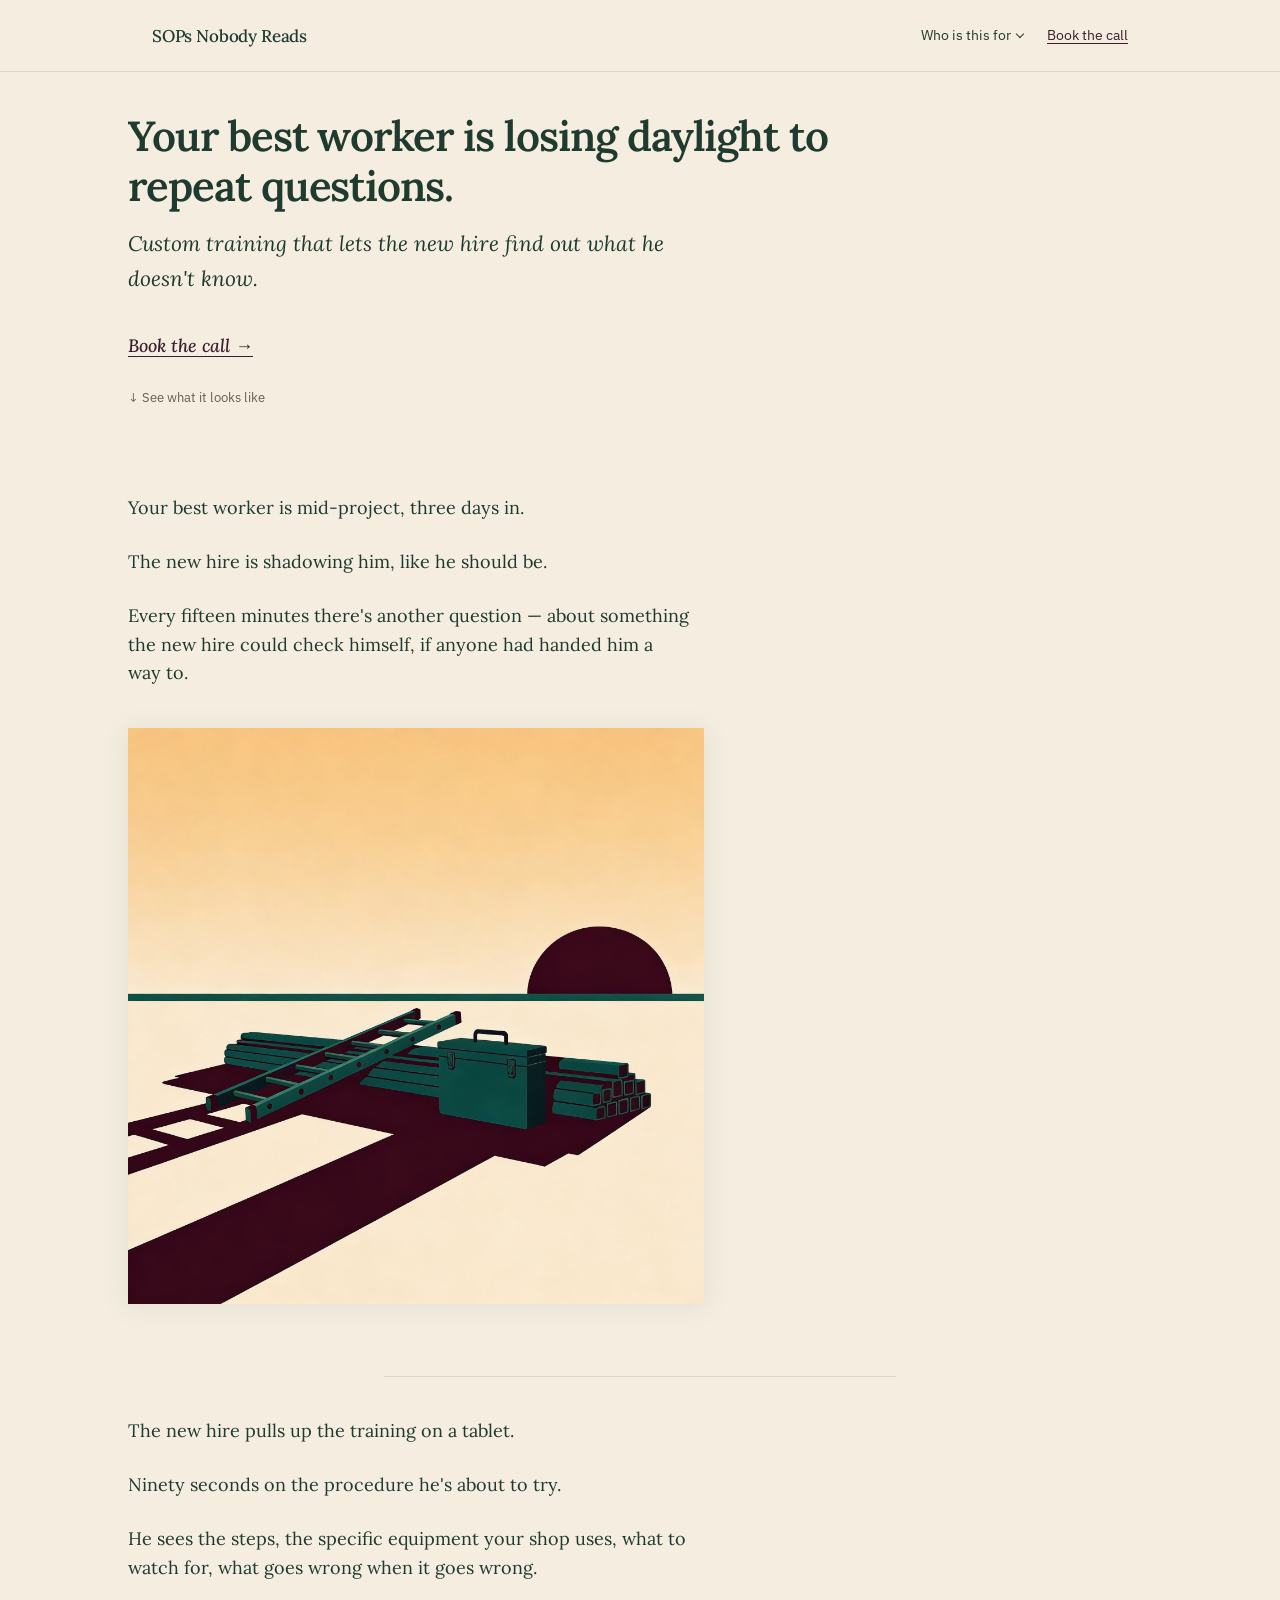
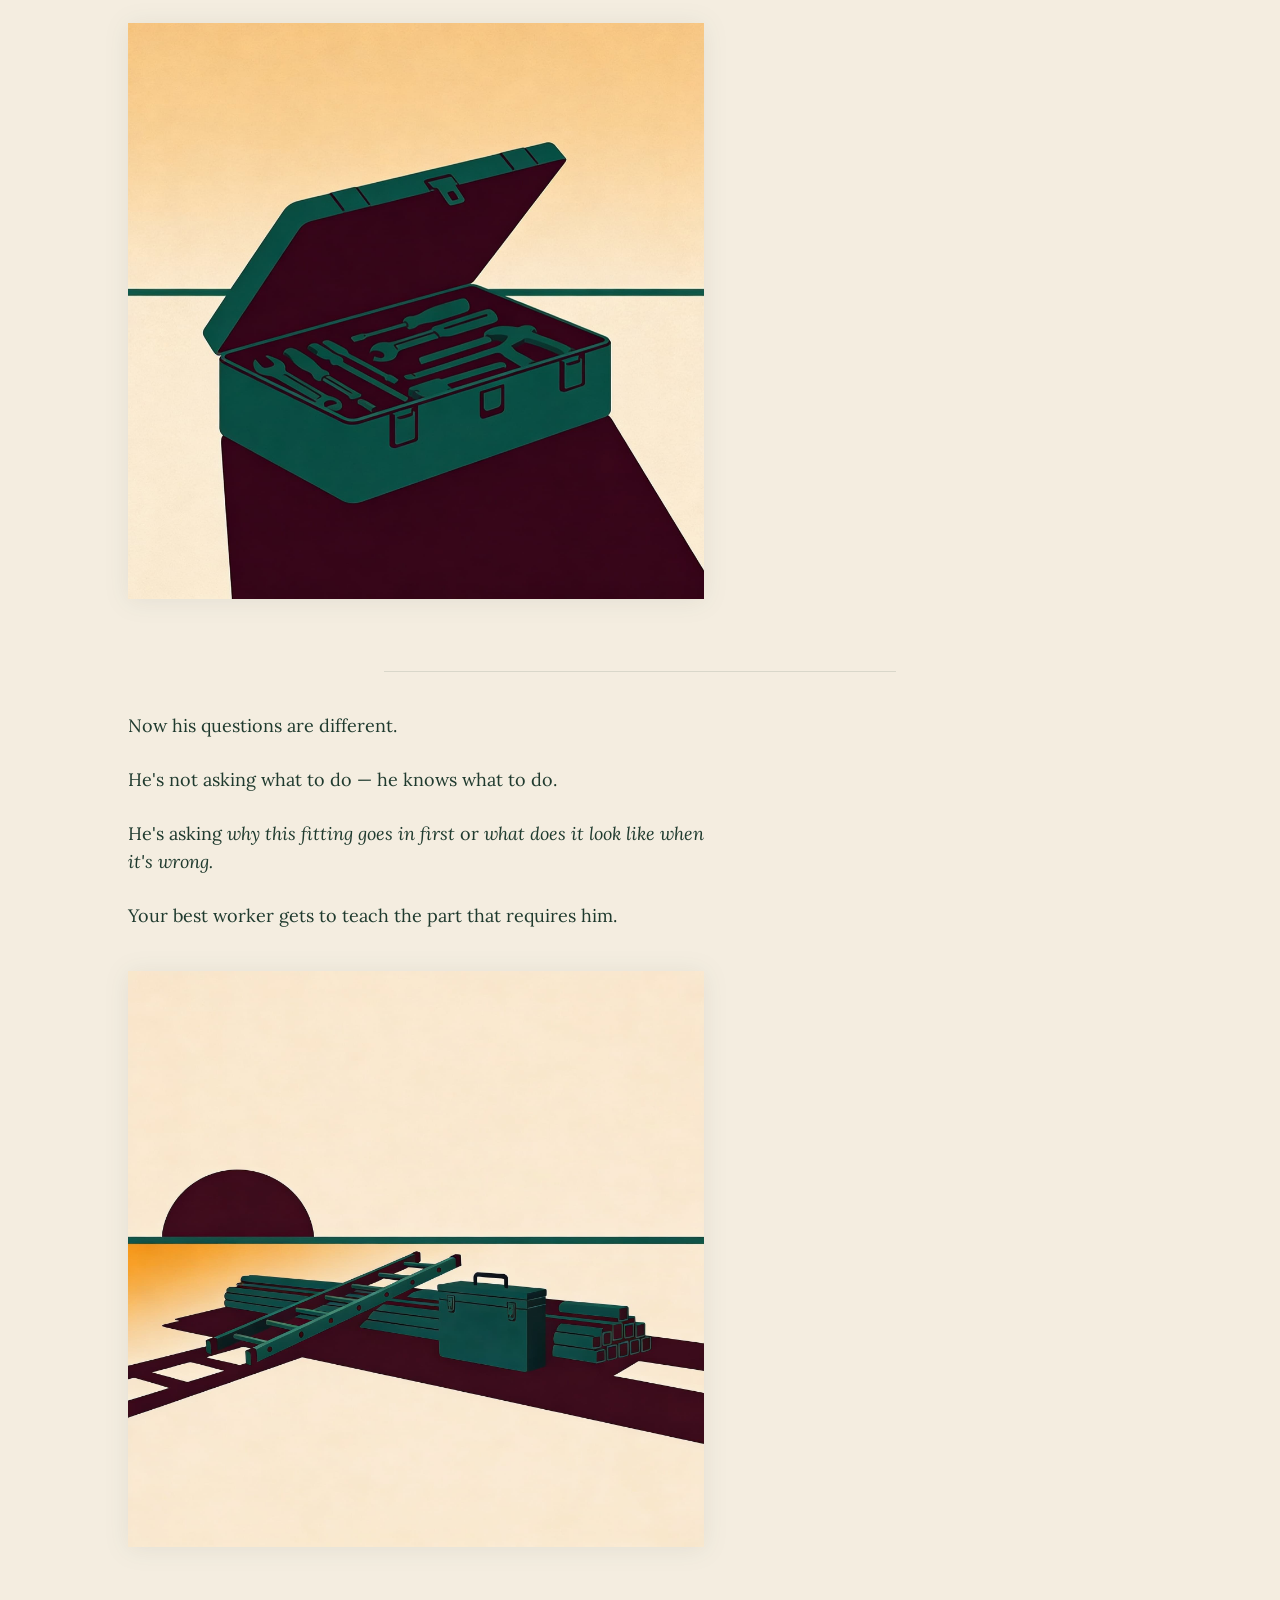
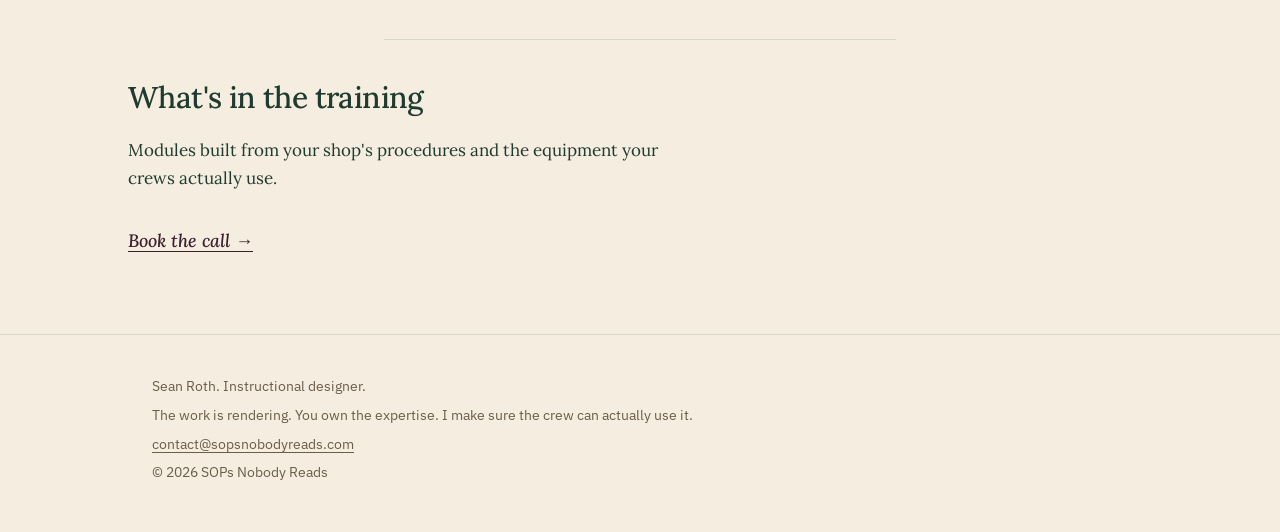
==== commit 0ed41c92: "Switch all image references to compressed (-c) versions Replaces all 13 image src attributes across " ====
--- a/for/contractors/index.html
+++ b/for/contractors/index.html
@@ -44,7 +44,7 @@
     <p>Every fifteen minutes there's another question — about something the new hire could check himself, if anyone had handed him a way to.</p>
   </div>
   <figure class="figure">
-    <img src="/images/contractor-1.jpg" alt="A ladder, toolbox, and stacked materials staged on the ground with long shadows as the sun sets." loading="lazy">
+    <img src="/images/contractor-1c.jpg" alt="A ladder, toolbox, and stacked materials staged on the ground with long shadows as the sun sets." loading="lazy">
   </figure>
 </section>
 
@@ -55,7 +55,7 @@
     <p>He sees the steps, the specific equipment your shop uses, what to watch for, what goes wrong when it goes wrong.</p>
   </div>
   <figure class="figure">
-    <img src="/images/contractor-2.jpg" alt="An open toolbox seen from above, tools arranged in clear order, ready for the work." loading="lazy">
+    <img src="/images/contractor-2c.jpg" alt="An open toolbox seen from above, tools arranged in clear order, ready for the work." loading="lazy">
   </figure>
 </section>
 
@@ -67,7 +67,7 @@
     <p>Your best worker gets to teach the part that requires him.</p>
   </div>
   <figure class="figure">
-    <img src="/images/contractor-3.jpg" alt="The same equipment staged at sunrise, shadows now pointing the other way, the new day beginning." loading="lazy">
+    <img src="/images/contractor-3c.jpg" alt="The same equipment staged at sunrise, shadows now pointing the other way, the new day beginning." loading="lazy">
   </figure>
 </section>
 
